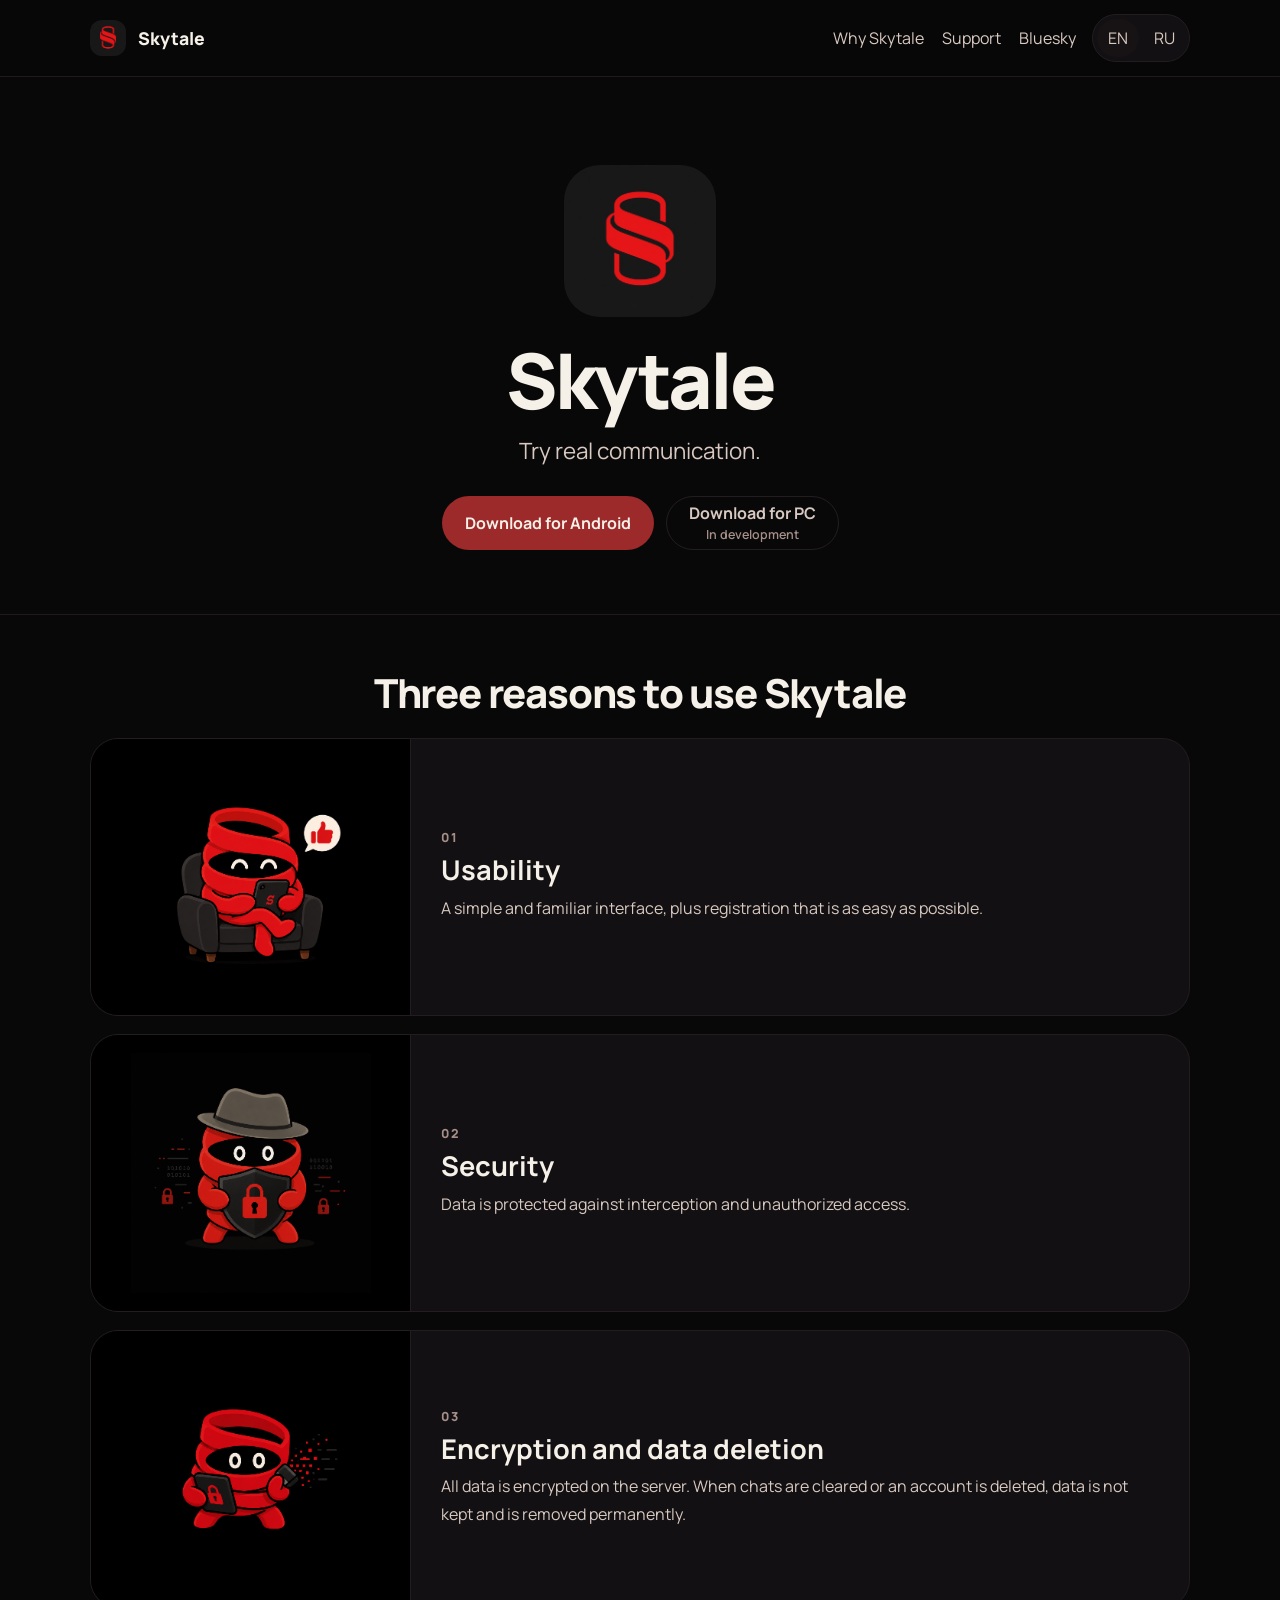
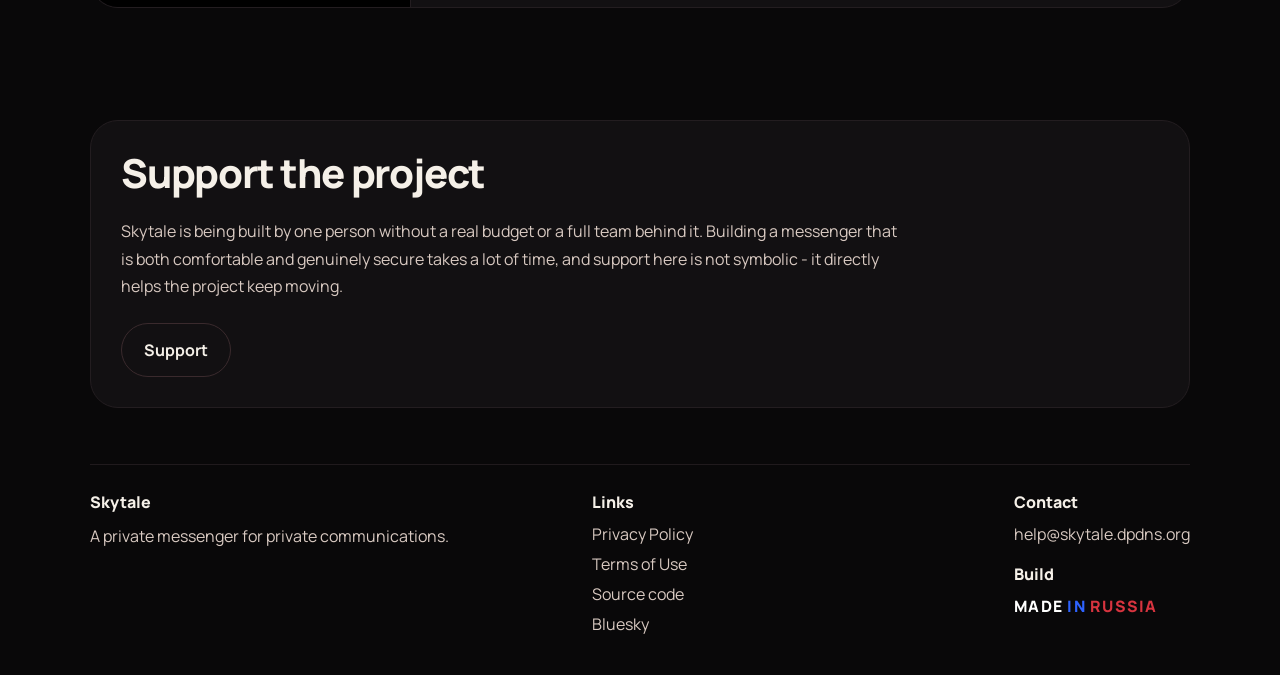
==== index.html @ 00c61930 "Update download URL for Android APK" ====
<!DOCTYPE html>
<html lang="en">
<head>
  <meta charset="UTF-8">
  <meta name="viewport" content="width=device-width, initial-scale=1.0">
  <title>Skytale Messenger</title>
  <meta name="description" content="Skytale Messenger is a privacy-focused messenger with a familiar interface, simple registration, protected data, encrypted message storage, and permanent data deletion after chat cleanup or account removal.">
  <meta name="keywords" content="skytale messenger, skytale мессенджер, скитала мессенджер, skytale, скитала, private messenger, secure messenger">
  <meta name="robots" content="index,follow">
  <meta name="theme-color" content="#090809">
  <meta name="format-detection" content="telephone=no">
  <link rel="canonical" href="https://skytale.dpdns.org/">
  <link rel="alternate" hreflang="x-default" href="https://skytale.dpdns.org/">
  <link rel="alternate" hreflang="en" href="https://skytale.dpdns.org/en/">
  <link rel="alternate" hreflang="ru" href="https://skytale.dpdns.org/ru/">
  <meta property="og:type" content="website">
  <meta property="og:title" content="Skytale Messenger">
  <meta property="og:description" content="Try real communication with a privacy-focused messenger.">
  <meta property="og:url" content="https://skytale.dpdns.org/">
  <meta property="og:site_name" content="Skytale">
  <meta property="og:image" content="https://skytale.dpdns.org/src/logo.png">
  <meta name="twitter:card" content="summary_large_image">
  <meta name="twitter:title" content="Skytale Messenger">
  <meta name="twitter:description" content="Try real communication with a privacy-focused messenger.">
  <meta name="twitter:image" content="https://skytale.dpdns.org/src/logo.png">
  <link rel="manifest" href="./manifest.webmanifest">
  <link rel="icon" type="image/x-icon" href="./favicon.ico">
  <link rel="icon" type="image/png" sizes="512x512" href="./favicon.png">
  <link rel="apple-touch-icon" sizes="512x512" href="./favicon.png">
  <link rel="preconnect" href="https://fonts.googleapis.com">
  <link rel="preconnect" href="https://fonts.gstatic.com" crossorigin>
  <link href="https://fonts.googleapis.com/css2?family=Manrope:wght@400;500;600;700;800&display=swap" rel="stylesheet">
  <link rel="stylesheet" href="./styles.css">
  <script type="application/ld+json">
    {
      "@context": "https://schema.org",
      "@type": "SoftwareApplication",
      "name": "Skytale",
      "alternateName": ["Skytale Messenger", "Skytale мессенджер", "Скитала мессенджер"],
      "applicationCategory": "CommunicationApplication",
      "operatingSystem": "Android",
      "url": "https://skytale.dpdns.org/",
      "downloadUrl": "https://github.com/agichev/skytale-mobile-app/releases/download/Release/skytale-release.apk",
      "image": "https://skytale.dpdns.org/src/logo.png",
      "description": "Skytale Messenger is a privacy-focused messenger with a familiar interface, simple registration, protected data, and encrypted message storage.",
      "inLanguage": "en",
      "keywords": "skytale messenger, skytale мессенджер, скитала мессенджер, skytale, скитала"
    }
  </script>
  <script type="application/ld+json">
    {
      "@context": "https://schema.org",
      "@type": "Organization",
      "name": "Skytale",
      "url": "https://skytale.dpdns.org/",
      "logo": "https://skytale.dpdns.org/src/logo.png",
      "sameAs": [
        "https://github.com/agichev/skytale-mobile-app",
        "https://bsky.app/profile/skytale.dpdns.org"
      ],
      "contactPoint": {
        "@type": "ContactPoint",
        "email": "help@skytale.dpdns.org",
        "contactType": "customer support"
      }
    }
  </script>
  <script type="application/ld+json">
    {
      "@context": "https://schema.org",
      "@type": "WebSite",
      "name": "Skytale Messenger",
      "url": "https://skytale.dpdns.org/",
      "inLanguage": "en"
    }
  </script>
  <script>
    (function () {
      var path = window.location.pathname;
      var isRoot = path === "/" || path.endsWith("/index.html") || path === "/site/" || path.endsWith("/site/index.html");
      if (!isRoot) return;
      var language = (navigator.language || "").toLowerCase();
      if (language.startsWith("ru")) {
        window.location.replace("/ru/");
      }
    })();
  </script>
</head>
<body>
  <header class="site-header">
    <div class="container header-row">
      <a class="brand" href="./" aria-label="Skytale home">
        <img class="brand__logo" src="./src/logo.png" alt="Skytale logo">
        <span class="brand__name">Skytale</span>
      </a>
      <nav class="header-nav" aria-label="Main navigation">
        <div class="header-nav__links">
          <a href="#reasons">Why Skytale</a>
          <a href="#support">Support</a>
          <a href="https://bsky.app/profile/skytale.dpdns.org" target="_blank" rel="noreferrer">Bluesky</a>
        </div>
        <div class="lang-links" aria-label="Language switcher">
          <a class="lang-links__item lang-links__item--active" href="./" aria-current="page">EN</a>
          <a class="lang-links__item" href="./ru/">RU</a>
        </div>
      </nav>
    </div>
  </header>

  <main>
    <section class="hero">
      <div class="container hero__inner">
        <img class="hero__logo" src="./src/logo.png" alt="Skytale logo">
        <h1 class="hero__title">Skytale</h1>
        <p class="hero__subtitle">Try real communication.</p>
        <div class="hero__actions">
          <a class="button button--primary" href="https://github.com/agichev/skytale-mobile-app/releases/download/Release/skytale-release.apk" target="_blank" rel="noreferrer">Download for Android</a>
          <span class="button button--disabled" aria-disabled="true">
            <span>Download for PC</span>
            <small>In development</small>
          </span>
        </div>
      </div>
    </section>

    <section class="section" id="reasons">
      <div class="container">
        <div class="section-heading">
          <h2>Three reasons to use Skytale</h2>
        </div>

        <div class="reason-list">
          <article class="reason-card">
            <div class="reason-card__media">
              <img src="./src/1.png" alt="Skytale usability illustration">
            </div>
            <div class="reason-card__content">
              <span class="reason-card__number">01</span>
              <h3>Usability</h3>
              <p>A simple and familiar interface, plus registration that is as easy as possible.</p>
            </div>
          </article>

          <article class="reason-card">
            <div class="reason-card__media">
              <img src="./src/2.png" alt="Skytale security illustration">
            </div>
            <div class="reason-card__content">
              <span class="reason-card__number">02</span>
              <h3>Security</h3>
              <p>Data is protected against interception and unauthorized access.</p>
            </div>
          </article>

          <article class="reason-card">
            <div class="reason-card__media">
              <img src="./src/3.png" alt="Skytale encryption and data deletion illustration">
            </div>
            <div class="reason-card__content">
              <span class="reason-card__number">03</span>
              <h3>Encryption and data deletion</h3>
              <p>All data is encrypted on the server. When chats are cleared or an account is deleted, data is not kept and is removed permanently.</p>
            </div>
          </article>
        </div>
      </div>
    </section>

    <section class="section" id="support">
      <div class="container">
        <article class="support-card">
          <div class="section-heading section-heading--left">
            <h2>Support the project</h2>
          </div>
          <p>Skytale is being built by one person without a real budget or a full team behind it. Building a messenger that is both comfortable and genuinely secure takes a lot of time, and support here is not symbolic - it directly helps the project keep moving.</p>
          <a class="button button--secondary" href="https://dalink.to/agichev" target="_blank" rel="noreferrer">Support</a>
        </article>
      </div>
    </section>
  </main>

  <footer class="site-footer" id="footer">
    <div class="container footer-grid">
      <div>
        <p class="footer-title">Skytale</p>
        <p class="footer-text">A private messenger for private communications.</p>
      </div>

      <div>
        <p class="footer-title">Links</p>
        <div class="footer-links">
          <button class="footer-link" type="button" data-legal-open="privacy">Privacy Policy</button>
          <button class="footer-link" type="button" data-legal-open="terms">Terms of Use</button>
          <a class="footer-link" href="https://github.com/agichev/skytale-mobile-app" target="_blank" rel="noreferrer">Source code</a>
          <a class="footer-link" href="https://bsky.app/profile/skytale.dpdns.org" target="_blank" rel="noreferrer">Bluesky</a>
        </div>
      </div>

      <div>
        <p class="footer-title">Contact</p>
        <a class="footer-link footer-link--inline" href="mailto:help@skytale.dpdns.org">help@skytale.dpdns.org</a>
        <p class="footer-title footer-title--spaced">Build</p>
        <button class="made-in made-in--button" type="button" data-play-sound="./src/sound.mp3" aria-label="Play sound for Made in Russia">
          <span class="made-in__white">Made</span>
          <span class="made-in__blue">in</span>
          <span class="made-in__red">Russia</span>
        </button>
      </div>
    </div>
  </footer>

  <dialog class="legal-dialog" id="legal-dialog">
    <div class="legal-dialog__panel">
      <div class="legal-dialog__header">
        <h2 id="legal-title">Privacy Policy</h2>
        <button class="legal-dialog__close" id="legal-close" type="button" aria-label="Close">&times;</button>
      </div>
      <div class="legal-dialog__body" id="legal-body"></div>
    </div>
  </dialog>

  <template id="legal-privacy-title">Privacy Policy</template>
  <template id="legal-privacy-text">Version dated May 13, 2026

1. General

This Privacy Policy explains how Skytale processes personal data. The service is operated by an individual acting under the name Agichev.

2. Data we may process

Depending on how you use the service, Skytale may process account details, profile data, session and device information, message and media data, delivery and read status, service logs, crash data, and local app data required for the app to function.

3. Why we process data

We process data to register accounts, authenticate users, deliver messages and media, run chats and contacts, protect accounts and infrastructure, improve the product, provide support, and comply with legal obligations.

4. Legal basis

Processing may rely on your consent, on performance of the service agreement with you, on legal obligations, and on legitimate interests related to security, stability, and abuse prevention where applicable.

5. Security

Skytale uses protected transport, encrypted local storage, and encrypted message storage on the server side. Reasonable technical and organizational measures are used to reduce the risk of unauthorized access, alteration, disclosure, or loss. No Internet-connected system can be guaranteed to be perfectly secure.

6. Third parties

We do not sell personal data. Data may be processed by hosting, infrastructure, network, and media providers to the extent necessary to operate the service. Some image attachments may currently be handled through an external media provider for upload, storage, or delivery.

7. Storage and localization

Data is stored only for as long as needed for the purposes of processing, unless a longer period is required by law, contract, dispute resolution, or security needs.

8. Your rights

You may request information about processing, ask for correction or deletion where legally appropriate, withdraw consent where consent is the basis for processing, and stop using the service or request account deletion subject to legal and technical retention limits.

9. Updates

This policy may change as the service evolves or legal requirements change. The current version is made available through the service.</template>
  <template id="legal-terms-title">Terms of Use</template>
  <template id="legal-terms-text">Version dated May 13, 2026

1. General

These Terms of Use govern access to and use of Skytale. By using the service, you agree to these terms.

2. Nature of the service

Skytale is an actively developing messaging product. Features may change, be limited, or be removed as the product evolves.

3. Account responsibility

You are responsible for keeping your credentials and device secure, for providing non-misleading account data, and for activity performed through your account unless proven otherwise.

4. Prohibited conduct

You may not use the service for unlawful activity, spam, fraud, malware, unauthorized access, credential attacks, infrastructure abuse, or interference with the service or other users.

5. User content

You retain rights to your content, but grant the operator the limited rights required to transmit, store, process, display, secure, and deliver that content as part of the service.

6. Availability and security

The service is provided on an "as is" and "as available" basis. Reasonable measures are taken to protect the service, but uninterrupted operation and absolute security cannot be guaranteed.

7. Privacy

Use of the service is also subject to the Privacy Policy.

8. Third-party providers

Some media handling functions may involve third-party technical providers where required for upload, storage, transformation, or delivery.

9. Suspension and termination

The operator may suspend or terminate access where required by law, necessary for security, or justified by a violation of these terms.

10. Governing law

These terms are governed by the laws applicable to the operator and the service. For users in the Russian Federation, mandatory rules of Russian law may apply.</template>

  <script src="./script.js"></script>
</body>
</html>
---- styles.css ----
:root {
  color-scheme: dark;
  --bg: #090809;
  --surface: #121012;
  --surface-alt: #171315;
  --surface-border: #231d20;
  --text: #f5f0e8;
  --text-soft: #d8c9c1;
  --text-muted: #a58f88;
  --primary: #9c2a2a;
  --primary-hover: #b23535;
  --line: #201a1d;
  --container: 1100px;
  --radius-lg: 28px;
  --radius-md: 20px;
  --radius-sm: 14px;
}

*,
*::before,
*::after {
  box-sizing: border-box;
}

html {
  scroll-behavior: smooth;
}

body {
  margin: 0;
  background: var(--bg);
  color: var(--text);
  font-family: "Manrope", sans-serif;
}

a,
button {
  font: inherit;
}

img {
  display: block;
  max-width: 100%;
}

.container {
  width: min(calc(100% - 32px), var(--container));
  margin: 0 auto;
}

.site-header {
  border-bottom: 1px solid var(--line);
  background: rgba(9, 8, 9, 0.96);
}

.header-row {
  display: flex;
  align-items: center;
  justify-content: space-between;
  gap: 24px;
  min-height: 76px;
}

.brand {
  display: inline-flex;
  align-items: center;
  gap: 12px;
  color: var(--text);
  text-decoration: none;
}

.brand__logo {
  width: 36px;
  height: 36px;
  border-radius: 12px;
  object-fit: cover;
}

.brand__name {
  font-size: 1.1rem;
  font-weight: 800;
}

.header-nav {
  display: flex;
  align-items: center;
  gap: 16px;
}

.header-nav__links {
  display: flex;
  align-items: center;
  gap: 18px;
  flex-wrap: wrap;
}

.header-nav a {
  color: var(--text-soft);
  text-decoration: none;
}

.header-nav a:hover,
.footer-link:hover {
  color: var(--text);
}

.lang-links {
  display: inline-flex;
  align-items: center;
  gap: 4px;
  padding: 4px;
  border: 1px solid var(--surface-border);
  border-radius: 999px;
  background: var(--surface);
  flex-shrink: 0;
}

.lang-links__item {
  min-width: 42px;
  padding: 8px 10px;
  text-align: center;
  border-radius: 999px;
}

.lang-links__item--active {
  background: var(--surface-alt);
  color: var(--text);
}

.hero {
  padding: 88px 0 64px;
  border-bottom: 1px solid var(--line);
}

.hero__inner {
  display: flex;
  flex-direction: column;
  align-items: center;
  text-align: center;
}

.hero__logo {
  width: min(152px, 32vw);
  height: min(152px, 32vw);
  margin-bottom: 26px;
  border-radius: 36px;
  object-fit: cover;
}

.hero__title {
  margin: 0;
  font-size: clamp(3.2rem, 9vw, 4.8rem);
  line-height: 0.96;
  font-weight: 800;
  letter-spacing: -0.04em;
}

.hero__subtitle {
  margin: 18px 0 0;
  color: var(--text-soft);
  font-size: clamp(1.15rem, 2vw, 1.4rem);
}

.hero__actions {
  display: flex;
  flex-wrap: wrap;
  justify-content: center;
  gap: 12px;
  margin-top: 30px;
}

.button {
  display: inline-flex;
  align-items: center;
  justify-content: center;
  min-height: 54px;
  padding: 0 22px;
  border-radius: 999px;
  border: 1px solid transparent;
  font-weight: 700;
  text-decoration: none;
  transition: background-color 140ms ease, border-color 140ms ease, color 140ms ease;
}

.button--primary {
  background: var(--primary);
  color: var(--text);
}

.button--primary:hover {
  background: var(--primary-hover);
}

.button--secondary {
  background: transparent;
  border-color: #3a2a2d;
  color: var(--text);
}

.button--secondary:hover {
  border-color: #5c3a3f;
  background: #151113;
}

.button--disabled {
  flex-direction: column;
  gap: 2px;
  background: transparent;
  border-color: var(--surface-border);
  color: var(--text-soft);
}

.button--disabled small {
  color: var(--text-muted);
  font-size: 0.78rem;
  font-weight: 600;
}

.section {
  padding: 56px 0;
}

.section-heading {
  margin-bottom: 24px;
  text-align: center;
}

.section-heading--left {
  text-align: left;
}

.section-heading h2 {
  margin: 0;
  font-size: clamp(1.8rem, 4vw, 2.5rem);
  line-height: 1.08;
  font-weight: 800;
  letter-spacing: -0.03em;
}

.reason-list {
  display: grid;
  gap: 18px;
}

.reason-card,
.support-card {
  border: 1px solid var(--surface-border);
  border-radius: var(--radius-lg);
  background: var(--surface);
}

.reason-card {
  display: grid;
  grid-template-columns: 320px minmax(0, 1fr);
  overflow: hidden;
}

.reason-card__media {
  display: flex;
  align-items: center;
  justify-content: center;
  padding: 18px;
  background: #000;
  border-right: 1px solid var(--surface-border);
}

.reason-card__media img {
  width: 100%;
  max-width: 240px;
  aspect-ratio: 1 / 1;
  object-fit: contain;
}

.reason-card__content {
  display: flex;
  flex-direction: column;
  justify-content: center;
  gap: 10px;
  padding: 30px 30px 32px;
}

.reason-card__number {
  color: var(--text-muted);
  font-size: 0.78rem;
  font-weight: 800;
  letter-spacing: 0.16em;
}

.reason-card__content h3 {
  margin: 0;
  font-size: 1.7rem;
  line-height: 1.05;
}

.reason-card__content p,
.support-card p,
.footer-text,
.legal-dialog__body {
  margin: 0;
  color: var(--text-soft);
  line-height: 1.72;
}

.support-card {
  padding: 30px;
}

.support-card p {
  max-width: 780px;
}

.support-card .button {
  margin-top: 22px;
}

.site-footer {
  padding: 0 0 40px;
}

.footer-grid {
  display: grid;
  grid-template-columns: 1.2fr 1fr auto;
  gap: 24px;
  padding-top: 26px;
  border-top: 1px solid var(--line);
}

.footer-title {
  margin: 0 0 10px;
  font-size: 1rem;
  font-weight: 800;
}

.footer-links {
  display: flex;
  flex-direction: column;
  align-items: flex-start;
  gap: 8px;
}

.footer-link {
  padding: 0;
  border: 0;
  background: transparent;
  color: var(--text-soft);
  text-decoration: none;
  cursor: pointer;
}

.footer-link--inline {
  display: inline-block;
}

.footer-title--spaced {
  margin-top: 18px;
}

.made-in {
  margin: 0;
  font-size: 0.98rem;
  font-weight: 800;
  letter-spacing: 0.08em;
  text-transform: uppercase;
}

.made-in--button {
  padding: 0;
  border: 0;
  background: transparent;
  cursor: pointer;
}

.made-in--button:focus-visible {
  outline: 1px solid #3c3034;
  outline-offset: 6px;
  border-radius: 10px;
}

.made-in__white {
  color: #ffffff;
}

.made-in__blue {
  color: #2e63ff;
}

.made-in__red {
  color: #d7343f;
}

.legal-dialog {
  width: min(900px, calc(100vw - 24px));
  max-height: calc(100vh - 24px);
  padding: 0;
  border: 1px solid var(--surface-border);
  border-radius: 24px;
  background: transparent;
  color: var(--text);
}

.legal-dialog::backdrop {
  background: rgba(0, 0, 0, 0.78);
}

.legal-dialog__panel {
  background: var(--surface);
}

.legal-dialog__header {
  display: flex;
  align-items: center;
  justify-content: space-between;
  gap: 16px;
  padding: 22px 24px;
  border-bottom: 1px solid var(--surface-border);
}

.legal-dialog__header h2 {
  margin: 0;
  font-size: 1.6rem;
  font-weight: 800;
}

.legal-dialog__close {
  width: 40px;
  height: 40px;
  padding: 0;
  border: 1px solid var(--surface-border);
  border-radius: 999px;
  background: transparent;
  color: var(--text);
  cursor: pointer;
  font-size: 1.6rem;
  line-height: 1;
}

.legal-dialog__body {
  max-height: calc(100vh - 180px);
  padding: 0 24px 24px;
  overflow: auto;
  white-space: pre-wrap;
}

@media (max-width: 900px) {
  .reason-card {
    grid-template-columns: 1fr;
  }

  .reason-card__media {
    border-right: 0;
    border-bottom: 1px solid var(--surface-border);
  }

  .footer-grid {
    grid-template-columns: 1fr;
  }
}

@media (max-width: 700px) {
  .container {
    width: min(calc(100% - 20px), var(--container));
  }

  .header-row {
    min-height: auto;
    align-items: stretch;
    flex-direction: column;
    gap: 12px;
    padding: 14px 0 12px;
  }

  .header-nav {
    width: 100%;
    align-items: flex-start;
    justify-content: space-between;
    gap: 10px;
  }

  .header-nav__links {
    min-width: 0;
    gap: 12px;
    row-gap: 8px;
  }

  .header-nav__links a {
    font-size: 0.95rem;
  }

  .lang-links {
    margin-left: auto;
  }
}

@media (max-width: 560px) {
  .container {
    width: min(calc(100% - 18px), var(--container));
  }

  .site-header {
    position: sticky;
    top: 0;
    z-index: 20;
  }

  .header-row {
    gap: 10px;
    padding: 12px 0 10px;
  }

  .brand {
    gap: 10px;
  }

  .brand__logo {
    width: 32px;
    height: 32px;
    border-radius: 10px;
  }

  .brand__name {
    font-size: 1rem;
  }

  .header-nav {
    display: grid;
    grid-template-columns: minmax(0, 1fr) auto;
    align-items: start;
    column-gap: 10px;
  }

  .header-nav__links {
    display: flex;
    flex-wrap: wrap;
    gap: 8px 12px;
  }

  .header-nav__links a {
    font-size: 0.9rem;
    line-height: 1.2;
  }

  .lang-links {
    padding: 3px;
  }

  .lang-links__item {
    min-width: 38px;
    padding: 7px 8px;
    font-size: 0.88rem;
  }
}

@media (max-width: 700px) {
  .hero {
    padding: 48px 0 36px;
  }

  .hero__logo {
    width: min(132px, 34vw);
    height: min(132px, 34vw);
    margin-bottom: 20px;
    border-radius: 30px;
  }

  .hero__subtitle {
    max-width: 18rem;
    line-height: 1.5;
  }

  .hero__actions {
    width: 100%;
    margin-top: 22px;
  }

  .button,
  .button--disabled {
    width: 100%;
    min-height: 52px;
  }

  .reason-card__content,
  .support-card,
  .legal-dialog__header,
  .legal-dialog__body {
    padding-left: 18px;
    padding-right: 18px;
  }

  .reason-card__content {
    padding-top: 22px;
    padding-bottom: 24px;
  }

  .reason-card__content h3 {
    font-size: 1.45rem;
  }

  .reason-card__content p,
  .support-card p,
  .footer-text,
  .legal-dialog__body {
    line-height: 1.62;
  }

  .site-footer {
    padding-bottom: 28px;
  }

  .footer-grid {
    gap: 18px;
    padding-top: 22px;
  }
}
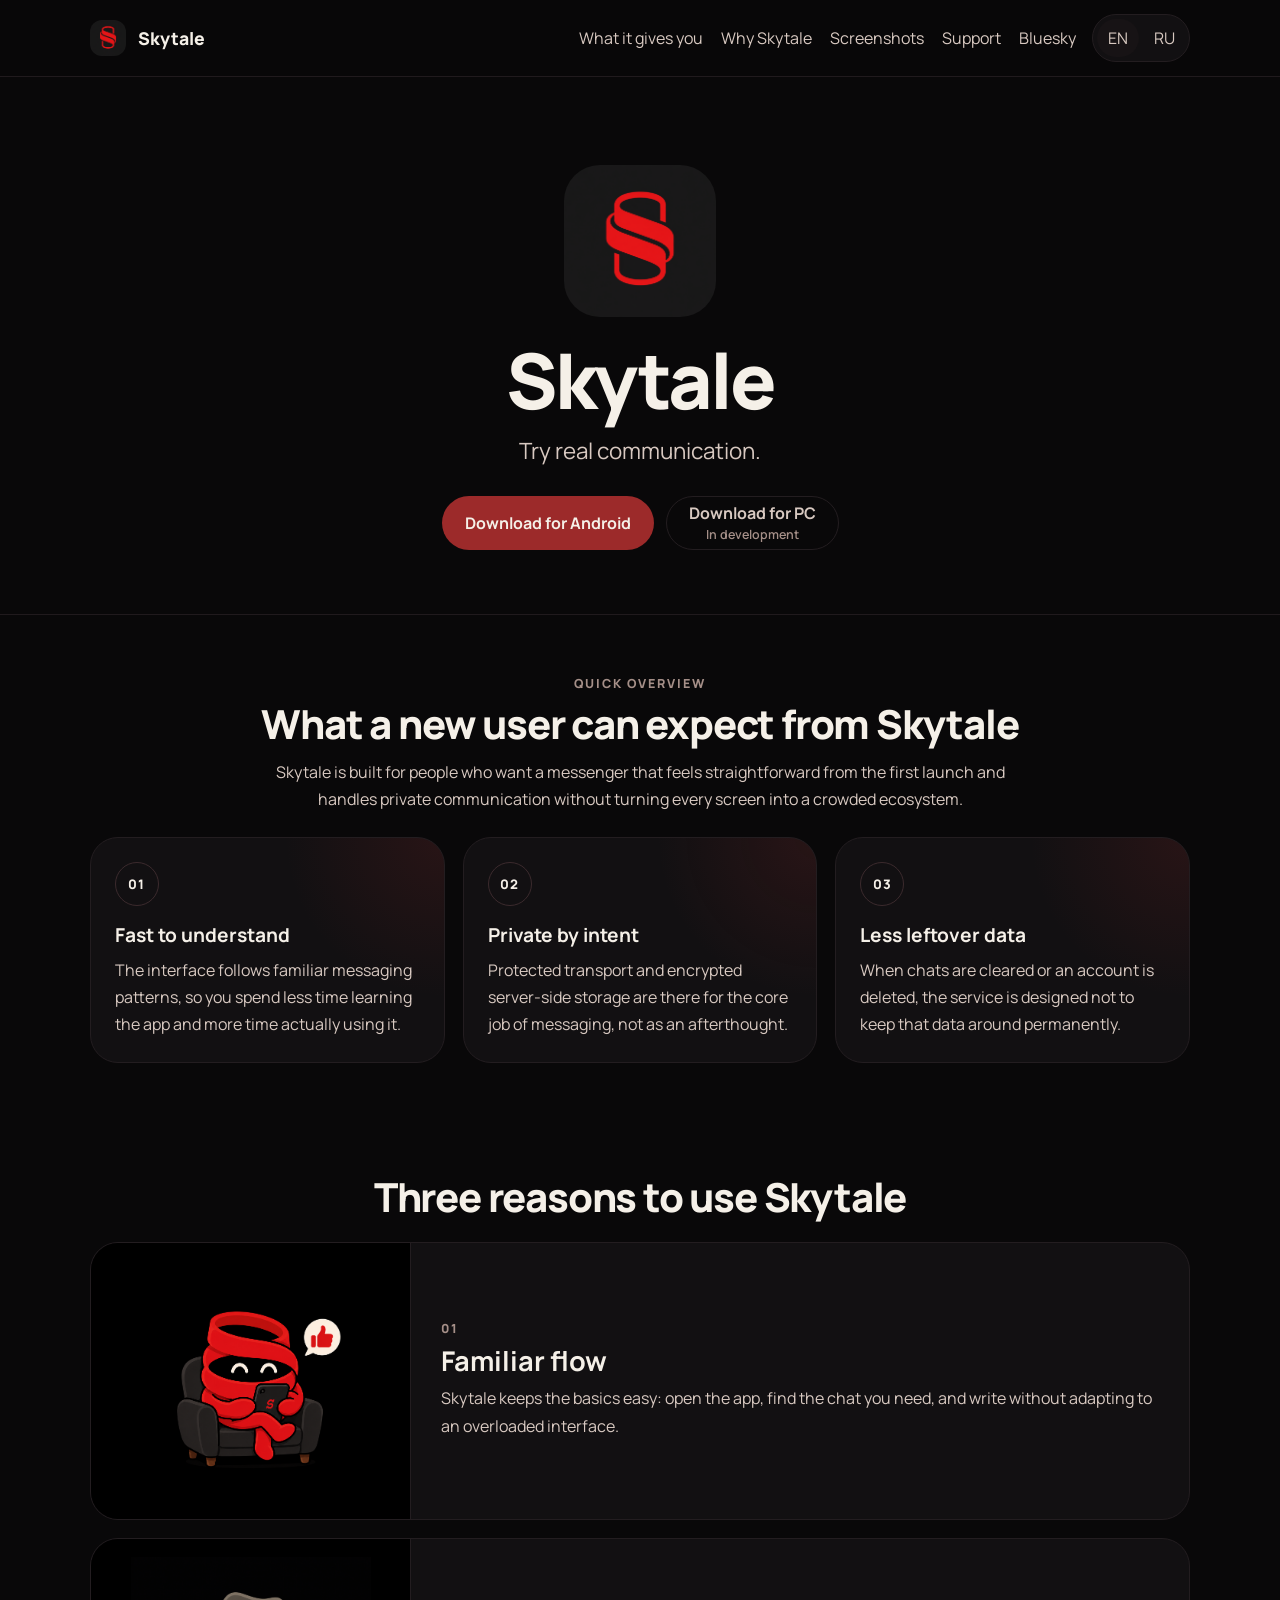
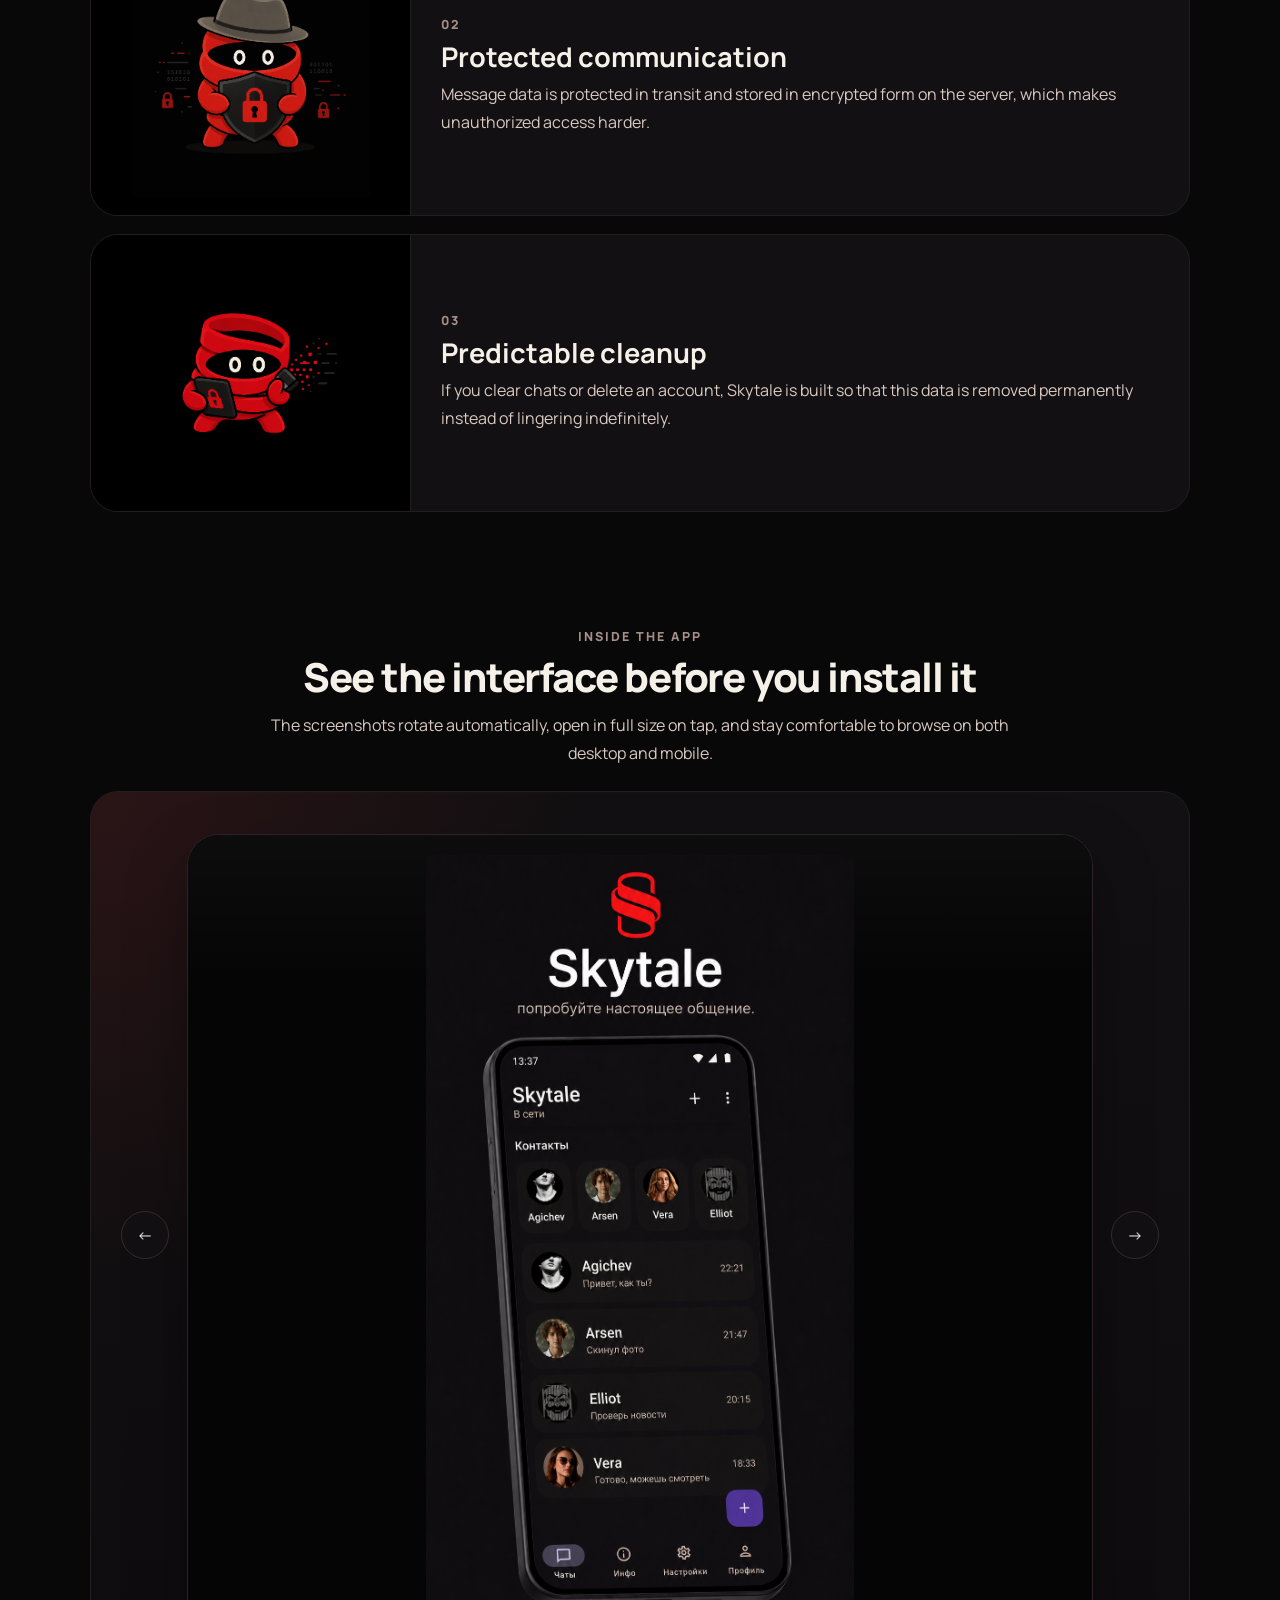
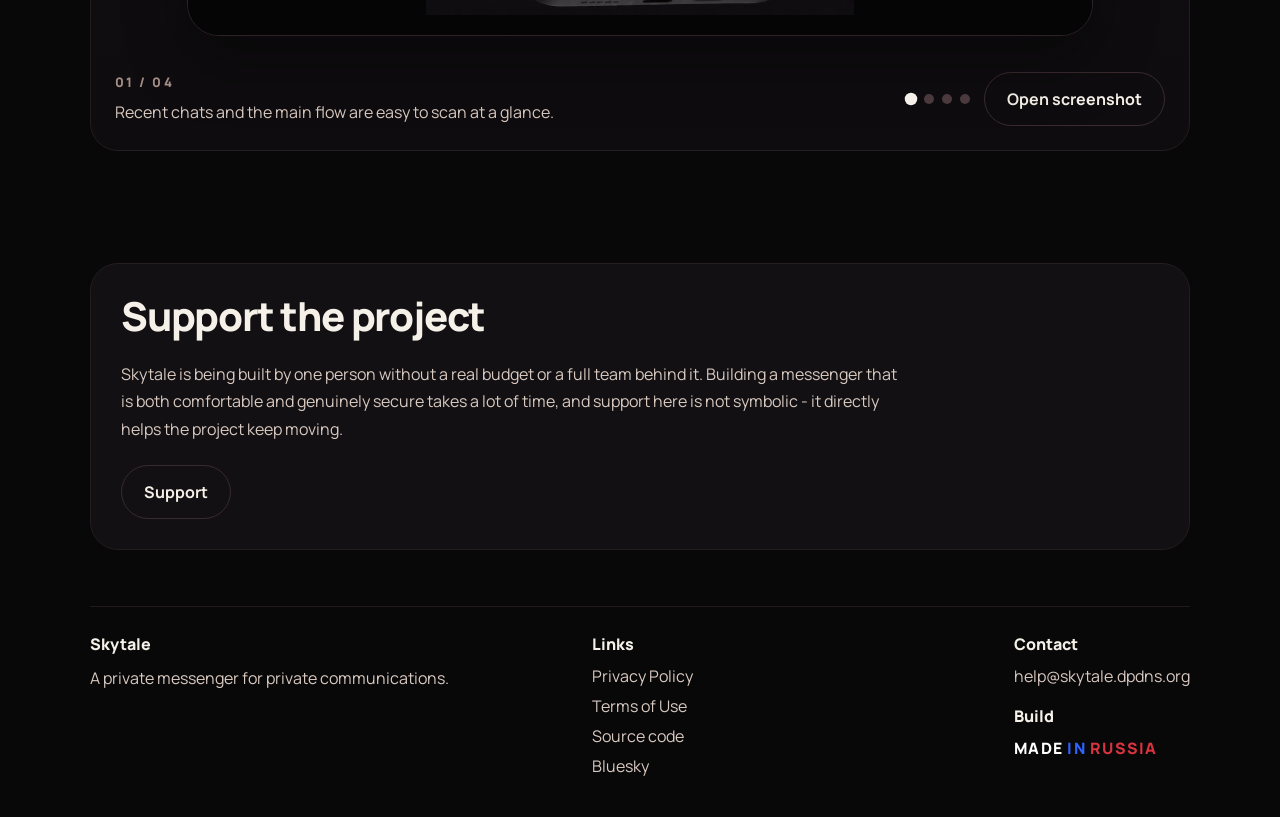
==== commit 40e8098d: "Use absolute asset paths; add screenshots & content Switch site asset links to root-based paths (man" ====
--- a/index.html
+++ b/index.html
@@ -9,29 +9,29 @@
   <meta name="robots" content="index,follow">
   <meta name="theme-color" content="#090809">
   <meta name="format-detection" content="telephone=no">
-  <link rel="canonical" href="https://skytale.dpdns.org/">
+  <link rel="canonical" href="https://skytale.dpdns.org/en/">
   <link rel="alternate" hreflang="x-default" href="https://skytale.dpdns.org/">
   <link rel="alternate" hreflang="en" href="https://skytale.dpdns.org/en/">
   <link rel="alternate" hreflang="ru" href="https://skytale.dpdns.org/ru/">
   <meta property="og:type" content="website">
   <meta property="og:title" content="Skytale Messenger">
   <meta property="og:description" content="Try real communication with a privacy-focused messenger.">
-  <meta property="og:url" content="https://skytale.dpdns.org/">
+  <meta property="og:url" content="https://skytale.dpdns.org/en/">
   <meta property="og:site_name" content="Skytale">
   <meta property="og:image" content="https://skytale.dpdns.org/src/logo.png">
   <meta name="twitter:card" content="summary_large_image">
   <meta name="twitter:title" content="Skytale Messenger">
   <meta name="twitter:description" content="Try real communication with a privacy-focused messenger.">
   <meta name="twitter:image" content="https://skytale.dpdns.org/src/logo.png">
-  <link rel="manifest" href="./manifest.webmanifest">
-  <link rel="icon" type="image/x-icon" href="./favicon.ico">
-  <link rel="icon" type="image/png" sizes="512x512" href="./favicon.png">
-  <link rel="apple-touch-icon" sizes="512x512" href="./favicon.png">
+  <link rel="manifest" href="/manifest.webmanifest">
+  <link rel="icon" type="image/x-icon" href="/favicon.ico">
+  <link rel="icon" type="image/png" sizes="512x512" href="/favicon.png">
+  <link rel="apple-touch-icon" sizes="512x512" href="/favicon.png">
   <link rel="preconnect" href="https://fonts.googleapis.com">
   <link rel="preconnect" href="https://fonts.gstatic.com" crossorigin>
   <link href="https://fonts.googleapis.com/css2?family=Manrope:wght@400;500;600;700;800&display=swap" rel="stylesheet">
-  <link rel="stylesheet" href="./styles.css">
-  <script type="application/ld+json">
+  <link rel="stylesheet" href="/styles.css">
+  <script type="application/ld+json" data-software-schema>
     {
       "@context": "https://schema.org",
       "@type": "SoftwareApplication",
@@ -39,8 +39,8 @@
       "alternateName": ["Skytale Messenger", "Skytale мессенджер", "Скитала мессенджер"],
       "applicationCategory": "CommunicationApplication",
       "operatingSystem": "Android",
-      "url": "https://skytale.dpdns.org/",
-      "downloadUrl": "https://github.com/agichev/skytale-mobile-app/releases/download/Release/skytale-release.apk",
+      "url": "https://skytale.dpdns.org/en/",
+      "downloadUrl": "https://github.com/agichev/skytale-mobile-app/releases/latest",
       "image": "https://skytale.dpdns.org/src/logo.png",
       "description": "Skytale Messenger is a privacy-focused messenger with a familiar interface, simple registration, protected data, and encrypted message storage.",
       "inLanguage": "en",
@@ -70,38 +70,29 @@
       "@context": "https://schema.org",
       "@type": "WebSite",
       "name": "Skytale Messenger",
-      "url": "https://skytale.dpdns.org/",
+      "url": "https://skytale.dpdns.org/en/",
       "inLanguage": "en"
     }
-  </script>
-  <script>
-    (function () {
-      var path = window.location.pathname;
-      var isRoot = path === "/" || path.endsWith("/index.html") || path === "/site/" || path.endsWith("/site/index.html");
-      if (!isRoot) return;
-      var language = (navigator.language || "").toLowerCase();
-      if (language.startsWith("ru")) {
-        window.location.replace("/ru/");
-      }
-    })();
   </script>
 </head>
 <body>
   <header class="site-header">
     <div class="container header-row">
-      <a class="brand" href="./" aria-label="Skytale home">
-        <img class="brand__logo" src="./src/logo.png" alt="Skytale logo">
+      <a class="brand" href="/en/" aria-label="Skytale home">
+        <img class="brand__logo" src="/src/logo.png" alt="Skytale logo">
         <span class="brand__name">Skytale</span>
       </a>
       <nav class="header-nav" aria-label="Main navigation">
         <div class="header-nav__links">
+          <a href="#overview">What it gives you</a>
           <a href="#reasons">Why Skytale</a>
+          <a href="#screenshots">Screenshots</a>
           <a href="#support">Support</a>
           <a href="https://bsky.app/profile/skytale.dpdns.org" target="_blank" rel="noreferrer">Bluesky</a>
         </div>
         <div class="lang-links" aria-label="Language switcher">
-          <a class="lang-links__item lang-links__item--active" href="./" aria-current="page">EN</a>
-          <a class="lang-links__item" href="./ru/">RU</a>
+          <a class="lang-links__item lang-links__item--active" href="/en/" aria-current="page">EN</a>
+          <a class="lang-links__item" href="/ru/">RU</a>
         </div>
       </nav>
     </div>
@@ -110,11 +101,11 @@
   <main>
     <section class="hero">
       <div class="container hero__inner">
-        <img class="hero__logo" src="./src/logo.png" alt="Skytale logo">
+        <img class="hero__logo" src="/src/logo.png" alt="Skytale logo">
         <h1 class="hero__title">Skytale</h1>
         <p class="hero__subtitle">Try real communication.</p>
         <div class="hero__actions">
-          <a class="button button--primary" href="https://github.com/agichev/skytale-mobile-app/releases/download/Release/skytale-release.apk" target="_blank" rel="noreferrer">Download for Android</a>
+          <a class="button button--primary" data-android-download href="https://github.com/agichev/skytale-mobile-app/releases/latest" target="_blank" rel="noreferrer">Download for Android</a>
           <span class="button button--disabled" aria-disabled="true">
             <span>Download for PC</span>
             <small>In development</small>
@@ -123,6 +114,36 @@
       </div>
     </section>
 
+    <section class="section" id="overview">
+      <div class="container">
+        <div class="section-heading">
+          <span class="section-eyebrow">Quick overview</span>
+          <h2>What a new user can expect from Skytale</h2>
+          <p class="section-lead">Skytale is built for people who want a messenger that feels straightforward from the first launch and handles private communication without turning every screen into a crowded ecosystem.</p>
+        </div>
+
+        <div class="feature-grid">
+          <article class="feature-card">
+            <span class="feature-card__number">01</span>
+            <h3>Fast to understand</h3>
+            <p>The interface follows familiar messaging patterns, so you spend less time learning the app and more time actually using it.</p>
+          </article>
+
+          <article class="feature-card">
+            <span class="feature-card__number">02</span>
+            <h3>Private by intent</h3>
+            <p>Protected transport and encrypted server-side storage are there for the core job of messaging, not as an afterthought.</p>
+          </article>
+
+          <article class="feature-card">
+            <span class="feature-card__number">03</span>
+            <h3>Less leftover data</h3>
+            <p>When chats are cleared or an account is deleted, the service is designed not to keep that data around permanently.</p>
+          </article>
+        </div>
+      </div>
+    </section>
+
     <section class="section" id="reasons">
       <div class="container">
         <div class="section-heading">
@@ -132,36 +153,72 @@
         <div class="reason-list">
           <article class="reason-card">
             <div class="reason-card__media">
-              <img src="./src/1.png" alt="Skytale usability illustration">
+              <img src="/src/1.png" alt="Skytale usability illustration">
             </div>
             <div class="reason-card__content">
               <span class="reason-card__number">01</span>
-              <h3>Usability</h3>
-              <p>A simple and familiar interface, plus registration that is as easy as possible.</p>
+              <h3>Familiar flow</h3>
+              <p>Skytale keeps the basics easy: open the app, find the chat you need, and write without adapting to an overloaded interface.</p>
             </div>
           </article>
 
           <article class="reason-card">
             <div class="reason-card__media">
-              <img src="./src/2.png" alt="Skytale security illustration">
+              <img src="/src/2.png" alt="Skytale security illustration">
             </div>
             <div class="reason-card__content">
               <span class="reason-card__number">02</span>
-              <h3>Security</h3>
-              <p>Data is protected against interception and unauthorized access.</p>
+              <h3>Protected communication</h3>
+              <p>Message data is protected in transit and stored in encrypted form on the server, which makes unauthorized access harder.</p>
             </div>
           </article>
 
           <article class="reason-card">
             <div class="reason-card__media">
-              <img src="./src/3.png" alt="Skytale encryption and data deletion illustration">
+              <img src="/src/3.png" alt="Skytale encryption and data deletion illustration">
             </div>
             <div class="reason-card__content">
               <span class="reason-card__number">03</span>
-              <h3>Encryption and data deletion</h3>
-              <p>All data is encrypted on the server. When chats are cleared or an account is deleted, data is not kept and is removed permanently.</p>
-            </div>
-          </article>
+              <h3>Predictable cleanup</h3>
+              <p>If you clear chats or delete an account, Skytale is built so that this data is removed permanently instead of lingering indefinitely.</p>
+            </div>
+          </article>
+        </div>
+      </div>
+    </section>
+
+    <section class="section" id="screenshots">
+      <div class="container">
+        <div class="section-heading">
+          <span class="section-eyebrow">Inside the app</span>
+          <h2>See the interface before you install it</h2>
+          <p class="section-lead">The screenshots rotate automatically, open in full size on tap, and stay comfortable to browse on both desktop and mobile.</p>
+        </div>
+
+        <div
+          class="screenshot-showcase"
+          data-screenshot-carousel
+          data-autoplay-ms="4800"
+          data-dot-label="Go to screenshot"
+        >
+          <div class="screenshot-frame">
+            <button class="screenshot-nav screenshot-nav--prev" type="button" data-screenshot-prev aria-label="Previous screenshot">&#8592;</button>
+            <div class="screenshot-viewport">
+              <div class="screenshot-track" data-screenshot-track></div>
+            </div>
+            <button class="screenshot-nav screenshot-nav--next" type="button" data-screenshot-next aria-label="Next screenshot">&#8594;</button>
+          </div>
+
+          <div class="screenshot-meta">
+            <div>
+              <div class="screenshot-counter" data-screenshot-counter></div>
+              <p class="screenshot-caption" data-screenshot-caption></p>
+            </div>
+            <div class="screenshot-controls">
+              <div class="screenshot-dots" data-screenshot-dots></div>
+              <button class="button button--secondary" type="button" data-screenshot-open>Open screenshot</button>
+            </div>
+          </div>
         </div>
       </div>
     </section>
@@ -200,7 +257,7 @@
         <p class="footer-title">Contact</p>
         <a class="footer-link footer-link--inline" href="mailto:help@skytale.dpdns.org">help@skytale.dpdns.org</a>
         <p class="footer-title footer-title--spaced">Build</p>
-        <button class="made-in made-in--button" type="button" data-play-sound="./src/sound.mp3" aria-label="Play sound for Made in Russia">
+        <button class="made-in made-in--button" type="button" data-play-sound="/src/sound.mp3" aria-label="Play sound for Made in Russia">
           <span class="made-in__white">Made</span>
           <span class="made-in__blue">in</span>
           <span class="made-in__red">Russia</span>
@@ -219,6 +276,18 @@
     </div>
   </dialog>
 
+  <dialog class="gallery-dialog" id="gallery-dialog">
+    <div class="gallery-dialog__panel">
+      <div class="gallery-dialog__header">
+        <p id="gallery-caption"></p>
+        <button class="gallery-dialog__close" id="gallery-close" type="button" aria-label="Close screenshot">&times;</button>
+      </div>
+      <div class="gallery-dialog__body">
+        <img id="gallery-image" src="" alt="">
+      </div>
+    </div>
+  </dialog>
+
   <template id="legal-privacy-title">Privacy Policy</template>
   <template id="legal-privacy-text">Version dated May 13, 2026
 
@@ -300,6 +369,7 @@
 
 These terms are governed by the laws applicable to the operator and the service. For users in the Russian Federation, mandatory rules of Russian law may apply.</template>
 
-  <script src="./script.js"></script>
+  <script src="/site-config.js"></script>
+  <script src="/script.js"></script>
 </body>
 </html>
--- a/styles.css
+++ b/styles.css
@@ -225,6 +225,16 @@
   text-align: center;
 }
 
+.section-eyebrow {
+  display: inline-block;
+  margin-bottom: 10px;
+  color: var(--text-muted);
+  font-size: 0.78rem;
+  font-weight: 800;
+  letter-spacing: 0.16em;
+  text-transform: uppercase;
+}
+
 .section-heading--left {
   text-align: left;
 }
@@ -235,6 +245,56 @@
   line-height: 1.08;
   font-weight: 800;
   letter-spacing: -0.03em;
+}
+
+.section-lead {
+  max-width: 760px;
+  margin: 14px auto 0;
+  color: var(--text-soft);
+  line-height: 1.7;
+}
+
+.feature-grid {
+  display: grid;
+  grid-template-columns: repeat(3, minmax(0, 1fr));
+  gap: 18px;
+}
+
+.feature-card {
+  min-height: 100%;
+  padding: 24px;
+  border: 1px solid var(--surface-border);
+  border-radius: var(--radius-lg);
+  background:
+    radial-gradient(circle at top right, rgba(156, 42, 42, 0.16), transparent 38%),
+    var(--surface);
+}
+
+.feature-card__number {
+  display: inline-flex;
+  align-items: center;
+  justify-content: center;
+  min-width: 44px;
+  min-height: 44px;
+  margin-bottom: 18px;
+  border: 1px solid #3b2a2d;
+  border-radius: 999px;
+  color: var(--text);
+  font-size: 0.82rem;
+  font-weight: 800;
+  letter-spacing: 0.08em;
+}
+
+.feature-card h3 {
+  margin: 0 0 10px;
+  font-size: 1.2rem;
+  line-height: 1.2;
+}
+
+.feature-card p {
+  margin: 0;
+  color: var(--text-soft);
+  line-height: 1.68;
 }
 
 .reason-list {
@@ -313,6 +373,136 @@
   margin-top: 22px;
 }
 
+.screenshot-showcase {
+  padding: 24px;
+  border: 1px solid var(--surface-border);
+  border-radius: var(--radius-lg);
+  background:
+    radial-gradient(circle at top left, rgba(156, 42, 42, 0.18), transparent 34%),
+    linear-gradient(180deg, rgba(18, 16, 18, 0.98), rgba(14, 12, 14, 0.98));
+  overflow: hidden;
+}
+
+.screenshot-frame {
+  position: relative;
+  padding: 18px 72px;
+}
+
+.screenshot-viewport {
+  overflow: hidden;
+  border-radius: 32px;
+  border: 1px solid #2d2327;
+  background: #060506;
+  box-shadow: 0 26px 60px rgba(0, 0, 0, 0.34);
+}
+
+.screenshot-track {
+  display: flex;
+  transition: transform 480ms cubic-bezier(0.22, 1, 0.36, 1);
+  will-change: transform;
+}
+
+.screenshot-slide {
+  flex: 0 0 100%;
+  padding: 20px;
+  border: 0;
+  background:
+    linear-gradient(180deg, rgba(255, 255, 255, 0.03), transparent 18%),
+    #060506;
+  cursor: zoom-in;
+}
+
+.screenshot-slide img {
+  width: 100%;
+  max-height: 760px;
+  margin: 0 auto;
+  border-radius: 24px;
+  object-fit: contain;
+}
+
+.screenshot-nav {
+  position: absolute;
+  top: 50%;
+  z-index: 2;
+  width: 48px;
+  height: 48px;
+  padding: 0;
+  border: 1px solid #36292d;
+  border-radius: 999px;
+  background: rgba(18, 16, 18, 0.92);
+  color: var(--text);
+  cursor: pointer;
+  transform: translateY(-50%);
+  transition: background-color 140ms ease, border-color 140ms ease;
+}
+
+.screenshot-nav:hover,
+.screenshot-dot:hover,
+.legal-dialog__close:hover,
+.gallery-dialog__close:hover {
+  background: #1b1619;
+  border-color: #4c383d;
+}
+
+.screenshot-nav--prev {
+  left: 6px;
+}
+
+.screenshot-nav--next {
+  right: 6px;
+}
+
+.screenshot-meta {
+  display: grid;
+  grid-template-columns: minmax(0, 1fr) auto;
+  align-items: end;
+  gap: 18px;
+  margin-top: 18px;
+}
+
+.screenshot-counter {
+  color: var(--text-muted);
+  font-size: 0.82rem;
+  font-weight: 800;
+  letter-spacing: 0.16em;
+}
+
+.screenshot-caption {
+  margin: 8px 0 0;
+  color: var(--text-soft);
+  line-height: 1.68;
+}
+
+.screenshot-controls {
+  display: flex;
+  flex-wrap: wrap;
+  align-items: center;
+  justify-content: flex-end;
+  gap: 14px;
+}
+
+.screenshot-dots {
+  display: inline-flex;
+  align-items: center;
+  gap: 8px;
+}
+
+.screenshot-dot {
+  width: 10px;
+  height: 10px;
+  padding: 0;
+  border: 0;
+  border-radius: 999px;
+  background: #4d3c40;
+  cursor: pointer;
+  transition: transform 180ms ease, background-color 180ms ease;
+}
+
+.screenshot-dot.is-active {
+  transform: scale(1.25);
+  background: var(--text);
+}
+
 .site-footer {
   padding: 0 0 40px;
 }
@@ -441,7 +631,67 @@
   white-space: pre-wrap;
 }
 
+.gallery-dialog {
+  width: min(1100px, calc(100vw - 24px));
+  max-height: calc(100vh - 24px);
+  padding: 0;
+  border: 1px solid var(--surface-border);
+  border-radius: 28px;
+  background: transparent;
+  color: var(--text);
+}
+
+.gallery-dialog::backdrop {
+  background: rgba(0, 0, 0, 0.84);
+}
+
+.gallery-dialog__panel {
+  background: var(--surface);
+}
+
+.gallery-dialog__header {
+  display: flex;
+  align-items: center;
+  justify-content: space-between;
+  gap: 16px;
+  padding: 18px 20px 0;
+}
+
+.gallery-dialog__header p {
+  margin: 0;
+  color: var(--text-soft);
+  line-height: 1.6;
+}
+
+.gallery-dialog__close {
+  width: 40px;
+  height: 40px;
+  padding: 0;
+  border: 1px solid var(--surface-border);
+  border-radius: 999px;
+  background: transparent;
+  color: var(--text);
+  cursor: pointer;
+  font-size: 1.4rem;
+  line-height: 1;
+}
+
+.gallery-dialog__body {
+  padding: 18px 20px 20px;
+}
+
+.gallery-dialog__body img {
+  width: 100%;
+  max-height: calc(100vh - 170px);
+  border-radius: 22px;
+  object-fit: contain;
+}
+
 @media (max-width: 900px) {
+  .feature-grid {
+    grid-template-columns: 1fr;
+  }
+
   .reason-card {
     grid-template-columns: 1fr;
   }
@@ -595,6 +845,54 @@
     font-size: 1.45rem;
   }
 
+  .screenshot-showcase,
+  .feature-card {
+    padding-left: 18px;
+    padding-right: 18px;
+  }
+
+  .screenshot-frame {
+    padding: 14px 0 0;
+  }
+
+  .screenshot-nav {
+    top: auto;
+    bottom: 14px;
+    transform: none;
+  }
+
+  .screenshot-nav--prev {
+    left: 14px;
+  }
+
+  .screenshot-nav--next {
+    right: 14px;
+  }
+
+  .screenshot-slide {
+    padding: 14px 14px 74px;
+  }
+
+  .screenshot-slide img {
+    max-height: 520px;
+    border-radius: 18px;
+  }
+
+  .screenshot-meta {
+    grid-template-columns: 1fr;
+    align-items: start;
+  }
+
+  .screenshot-controls {
+    justify-content: space-between;
+  }
+
+  .screenshot-controls .button {
+    width: auto;
+    padding-left: 18px;
+    padding-right: 18px;
+  }
+
   .reason-card__content p,
   .support-card p,
   .footer-text,
@@ -610,4 +908,45 @@
     gap: 18px;
     padding-top: 22px;
   }
-}
+
+  .gallery-dialog__header,
+  .gallery-dialog__body {
+    padding-left: 16px;
+    padding-right: 16px;
+  }
+}
+
+@media (max-width: 560px) {
+  .section-lead {
+    margin-top: 12px;
+    line-height: 1.62;
+  }
+
+  .feature-card {
+    padding-top: 20px;
+    padding-bottom: 20px;
+  }
+
+  .screenshot-showcase {
+    padding: 14px;
+  }
+
+  .screenshot-viewport {
+    border-radius: 24px;
+  }
+
+  .screenshot-slide {
+    padding: 12px 12px 70px;
+  }
+
+  .screenshot-slide img {
+    max-height: 420px;
+    border-radius: 16px;
+  }
+
+  .screenshot-controls .button {
+    width: auto;
+    min-height: 48px;
+    padding: 0 18px;
+  }
+}
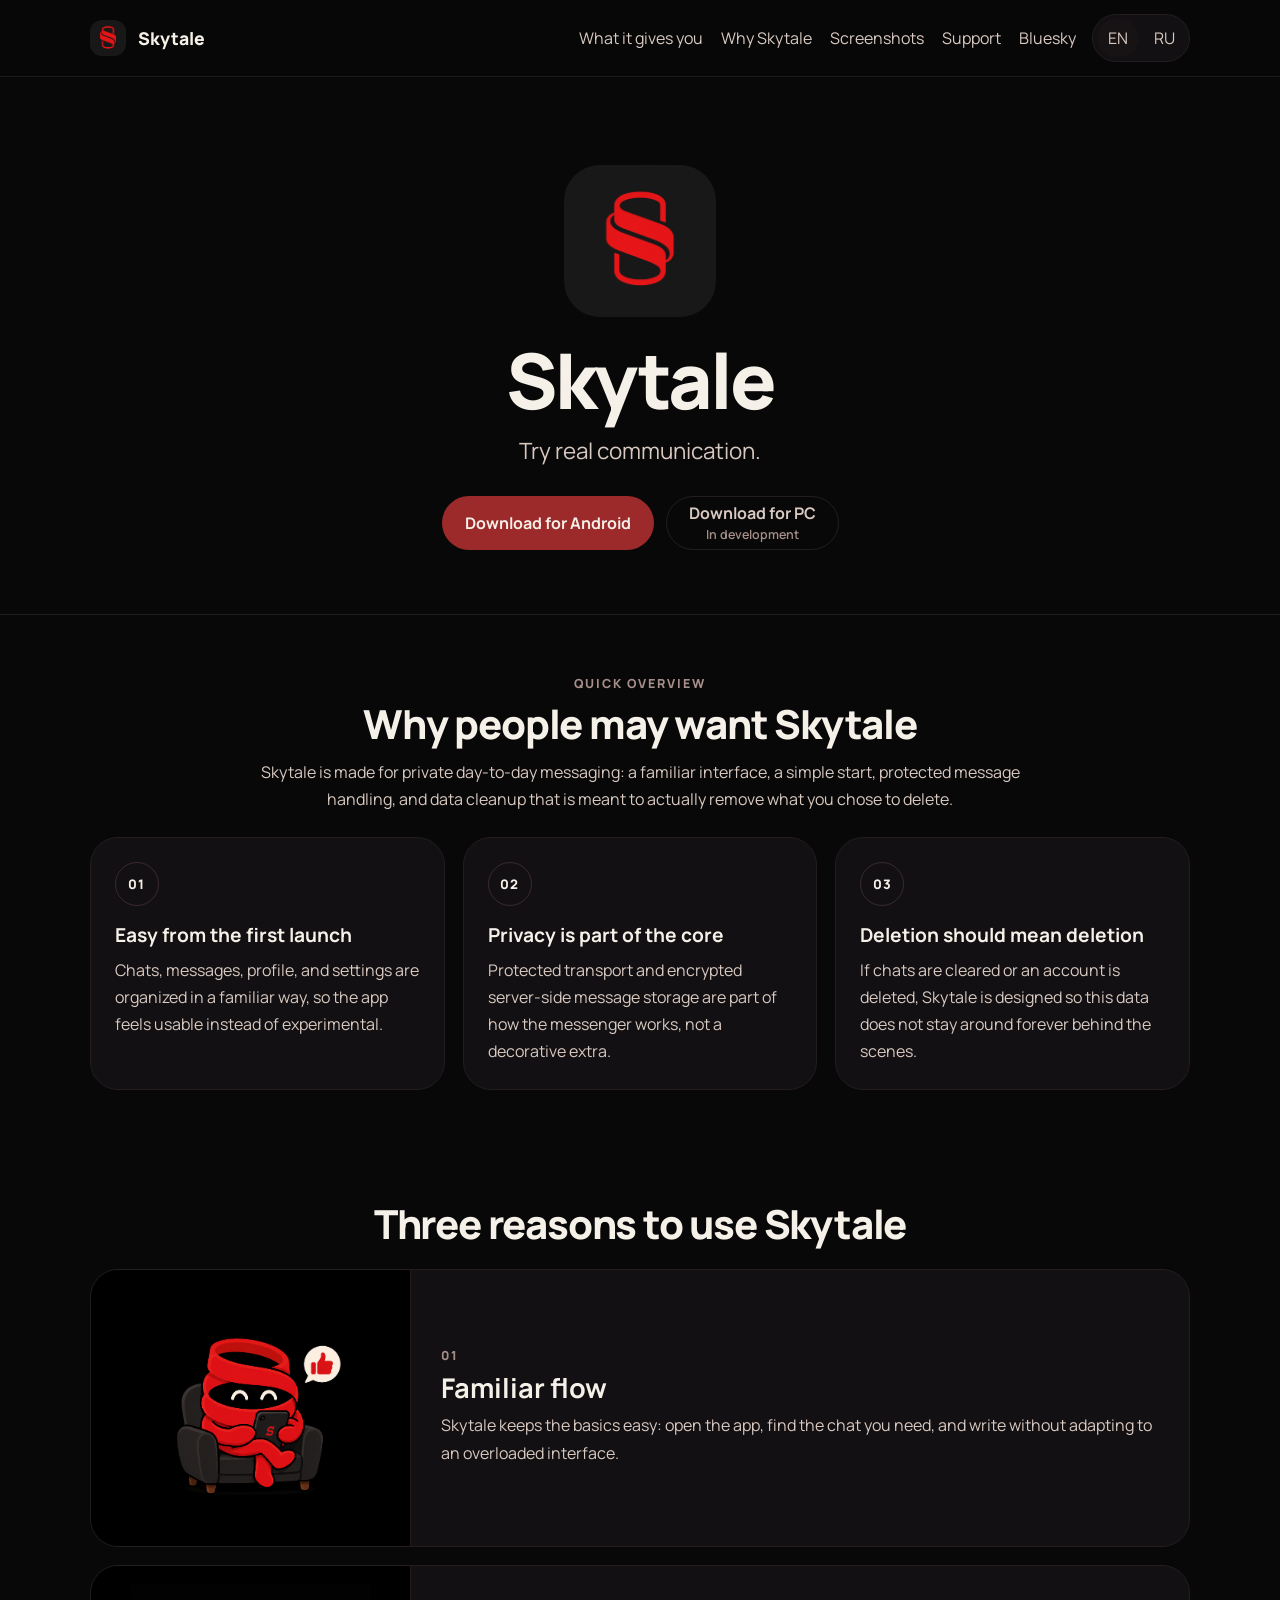
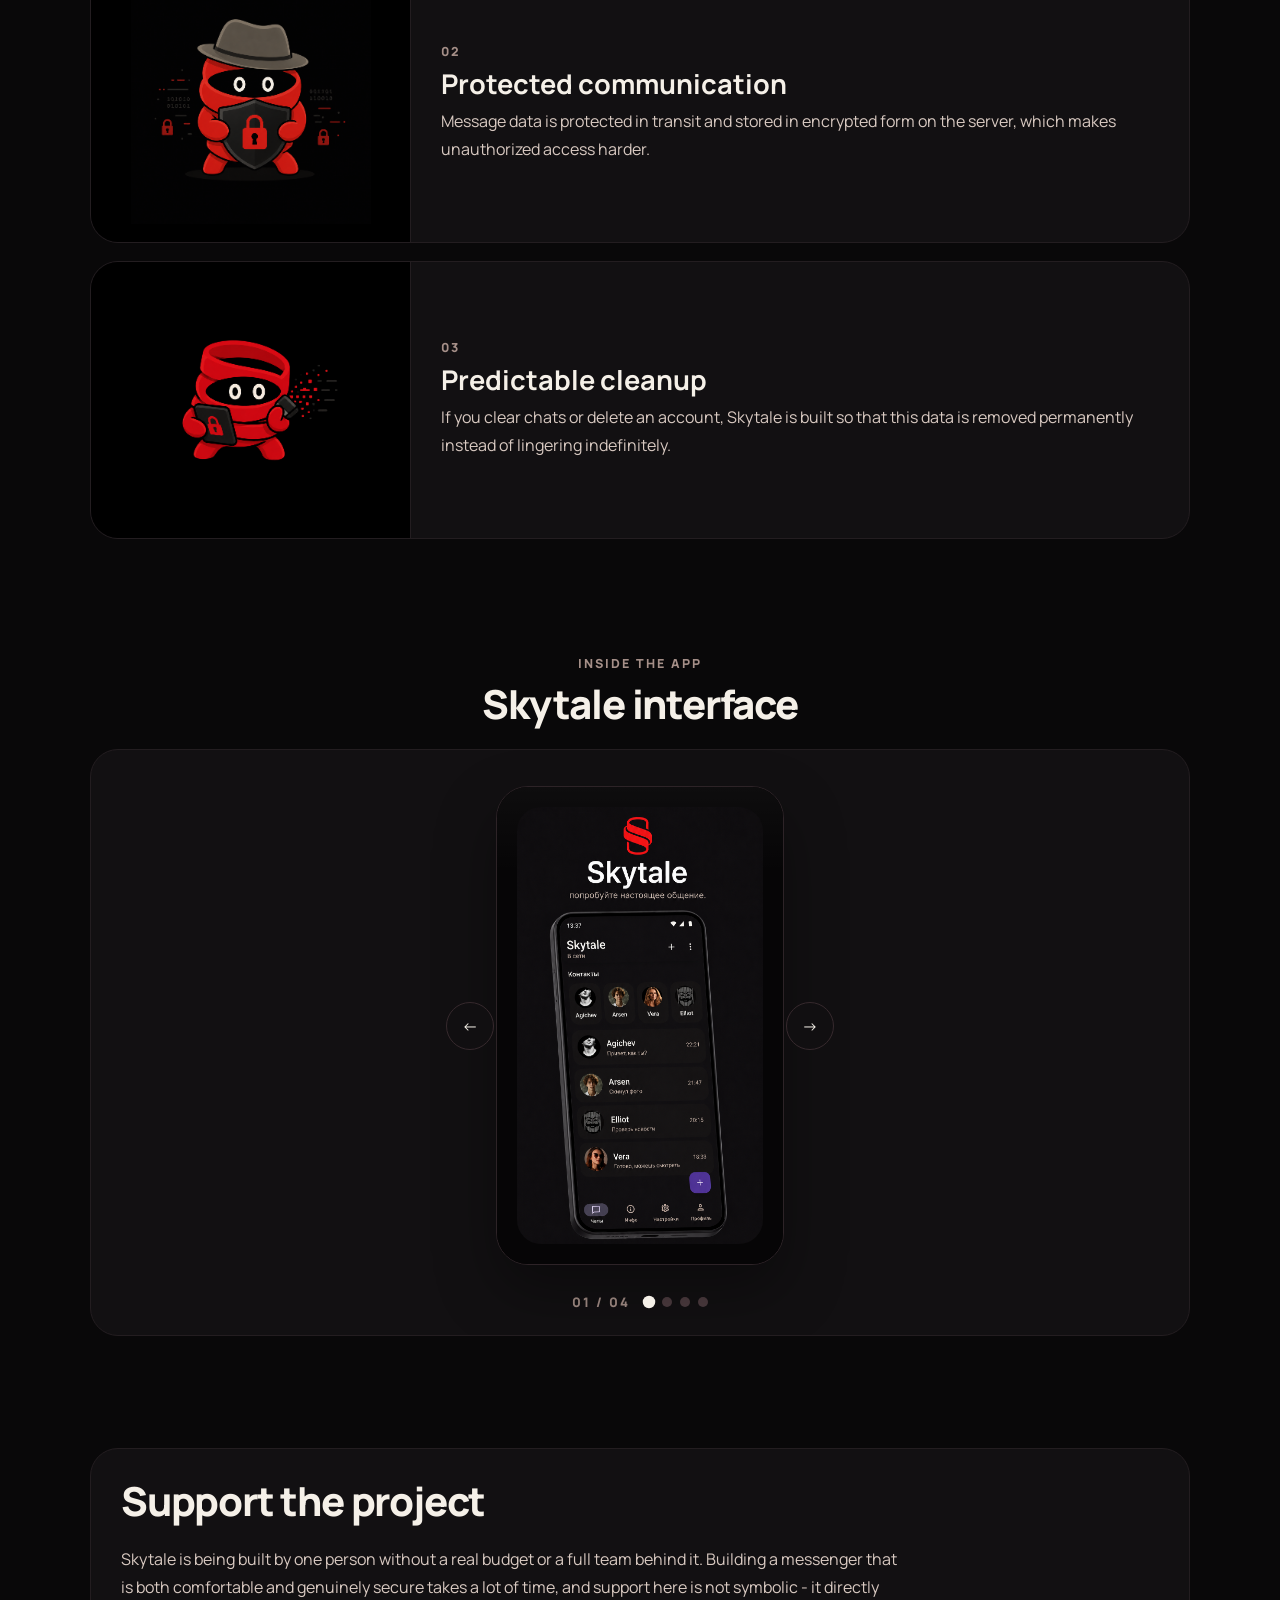
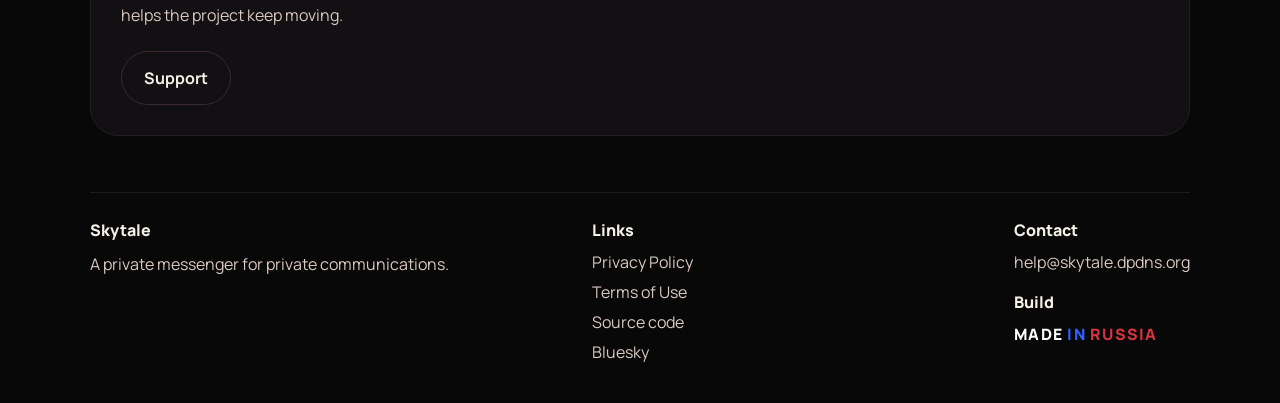
==== commit 028c0142: "Refine copy and screenshot carousel/UI Update copy across English, Russian and root index pages to c" ====
--- a/index.html
+++ b/index.html
@@ -118,27 +118,27 @@
       <div class="container">
         <div class="section-heading">
           <span class="section-eyebrow">Quick overview</span>
-          <h2>What a new user can expect from Skytale</h2>
-          <p class="section-lead">Skytale is built for people who want a messenger that feels straightforward from the first launch and handles private communication without turning every screen into a crowded ecosystem.</p>
+          <h2>Why people may want Skytale</h2>
+          <p class="section-lead">Skytale is made for private day-to-day messaging: a familiar interface, a simple start, protected message handling, and data cleanup that is meant to actually remove what you chose to delete.</p>
         </div>
 
         <div class="feature-grid">
           <article class="feature-card">
             <span class="feature-card__number">01</span>
-            <h3>Fast to understand</h3>
-            <p>The interface follows familiar messaging patterns, so you spend less time learning the app and more time actually using it.</p>
+            <h3>Easy from the first launch</h3>
+            <p>Chats, messages, profile, and settings are organized in a familiar way, so the app feels usable instead of experimental.</p>
           </article>
 
           <article class="feature-card">
             <span class="feature-card__number">02</span>
-            <h3>Private by intent</h3>
-            <p>Protected transport and encrypted server-side storage are there for the core job of messaging, not as an afterthought.</p>
+            <h3>Privacy is part of the core</h3>
+            <p>Protected transport and encrypted server-side message storage are part of how the messenger works, not a decorative extra.</p>
           </article>
 
           <article class="feature-card">
             <span class="feature-card__number">03</span>
-            <h3>Less leftover data</h3>
-            <p>When chats are cleared or an account is deleted, the service is designed not to keep that data around permanently.</p>
+            <h3>Deletion should mean deletion</h3>
+            <p>If chats are cleared or an account is deleted, Skytale is designed so this data does not stay around forever behind the scenes.</p>
           </article>
         </div>
       </div>
@@ -191,8 +191,7 @@
       <div class="container">
         <div class="section-heading">
           <span class="section-eyebrow">Inside the app</span>
-          <h2>See the interface before you install it</h2>
-          <p class="section-lead">The screenshots rotate automatically, open in full size on tap, and stay comfortable to browse on both desktop and mobile.</p>
+          <h2>Skytale interface</h2>
         </div>
 
         <div
@@ -210,13 +209,9 @@
           </div>
 
           <div class="screenshot-meta">
-            <div>
-              <div class="screenshot-counter" data-screenshot-counter></div>
-              <p class="screenshot-caption" data-screenshot-caption></p>
-            </div>
+            <div class="screenshot-counter" data-screenshot-counter></div>
             <div class="screenshot-controls">
               <div class="screenshot-dots" data-screenshot-dots></div>
-              <button class="button button--secondary" type="button" data-screenshot-open>Open screenshot</button>
             </div>
           </div>
         </div>
--- a/styles.css
+++ b/styles.css
@@ -265,9 +265,7 @@
   padding: 24px;
   border: 1px solid var(--surface-border);
   border-radius: var(--radius-lg);
-  background:
-    radial-gradient(circle at top right, rgba(156, 42, 42, 0.16), transparent 38%),
-    var(--surface);
+  background: var(--surface);
 }
 
 .feature-card__number {
@@ -377,15 +375,15 @@
   padding: 24px;
   border: 1px solid var(--surface-border);
   border-radius: var(--radius-lg);
-  background:
-    radial-gradient(circle at top left, rgba(156, 42, 42, 0.18), transparent 34%),
-    linear-gradient(180deg, rgba(18, 16, 18, 0.98), rgba(14, 12, 14, 0.98));
+  background: var(--surface);
   overflow: hidden;
 }
 
 .screenshot-frame {
   position: relative;
-  padding: 18px 72px;
+  max-width: 400px;
+  margin: 0 auto;
+  padding: 12px 56px;
 }
 
 .screenshot-viewport {
@@ -414,7 +412,7 @@
 
 .screenshot-slide img {
   width: 100%;
-  max-height: 760px;
+  max-height: 560px;
   margin: 0 auto;
   border-radius: 24px;
   object-fit: contain;
@@ -453,11 +451,11 @@
 }
 
 .screenshot-meta {
-  display: grid;
-  grid-template-columns: minmax(0, 1fr) auto;
-  align-items: end;
-  gap: 18px;
-  margin-top: 18px;
+  display: flex;
+  align-items: center;
+  justify-content: center;
+  gap: 14px;
+  margin-top: 16px;
 }
 
 .screenshot-counter {
@@ -477,7 +475,7 @@
   display: flex;
   flex-wrap: wrap;
   align-items: center;
-  justify-content: flex-end;
+  justify-content: center;
   gap: 14px;
 }
 
@@ -852,6 +850,7 @@
   }
 
   .screenshot-frame {
+    max-width: 360px;
     padding: 14px 0 0;
   }
 
@@ -874,23 +873,16 @@
   }
 
   .screenshot-slide img {
-    max-height: 520px;
+    max-height: 500px;
     border-radius: 18px;
   }
 
   .screenshot-meta {
-    grid-template-columns: 1fr;
-    align-items: start;
+    gap: 10px;
   }
 
   .screenshot-controls {
-    justify-content: space-between;
-  }
-
-  .screenshot-controls .button {
-    width: auto;
-    padding-left: 18px;
-    padding-right: 18px;
+    justify-content: center;
   }
 
   .reason-card__content p,
@@ -943,10 +935,4 @@
     max-height: 420px;
     border-radius: 16px;
   }
-
-  .screenshot-controls .button {
-    width: auto;
-    min-height: 48px;
-    padding: 0 18px;
-  }
-}
+}
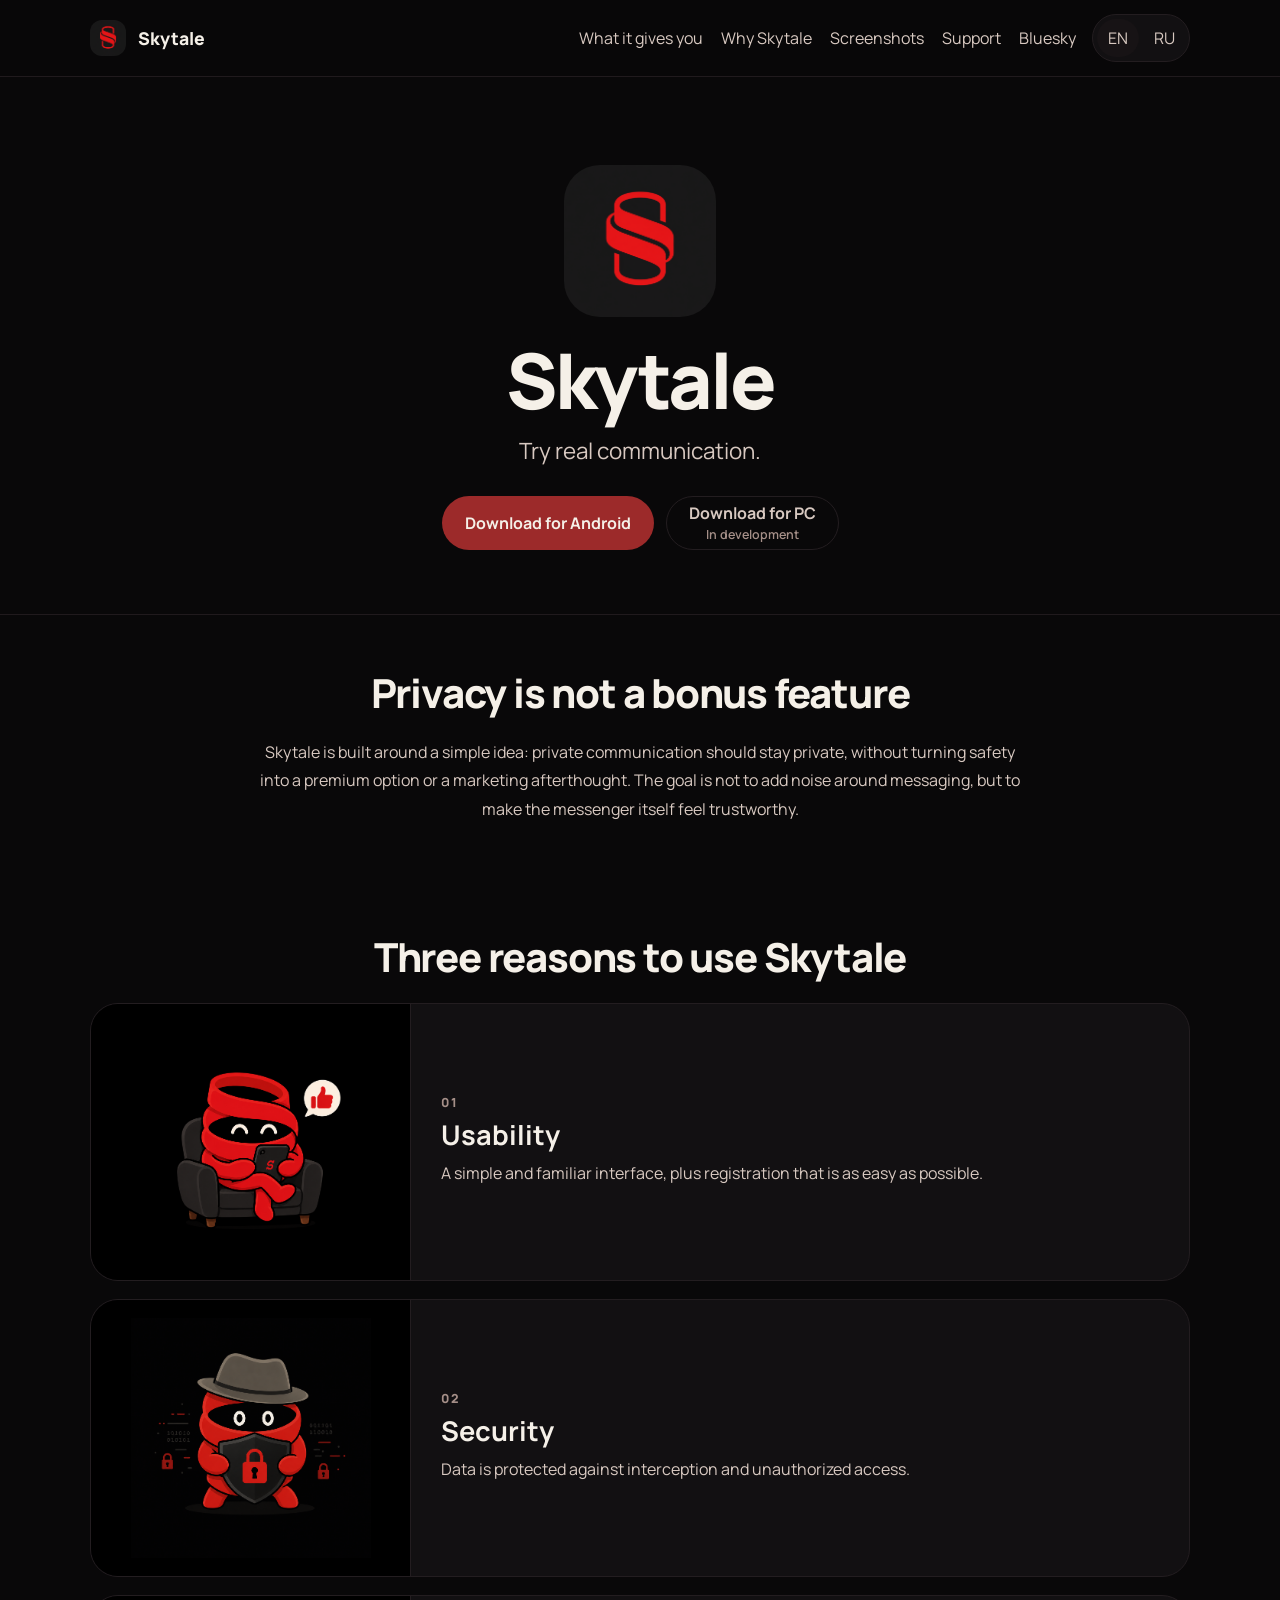
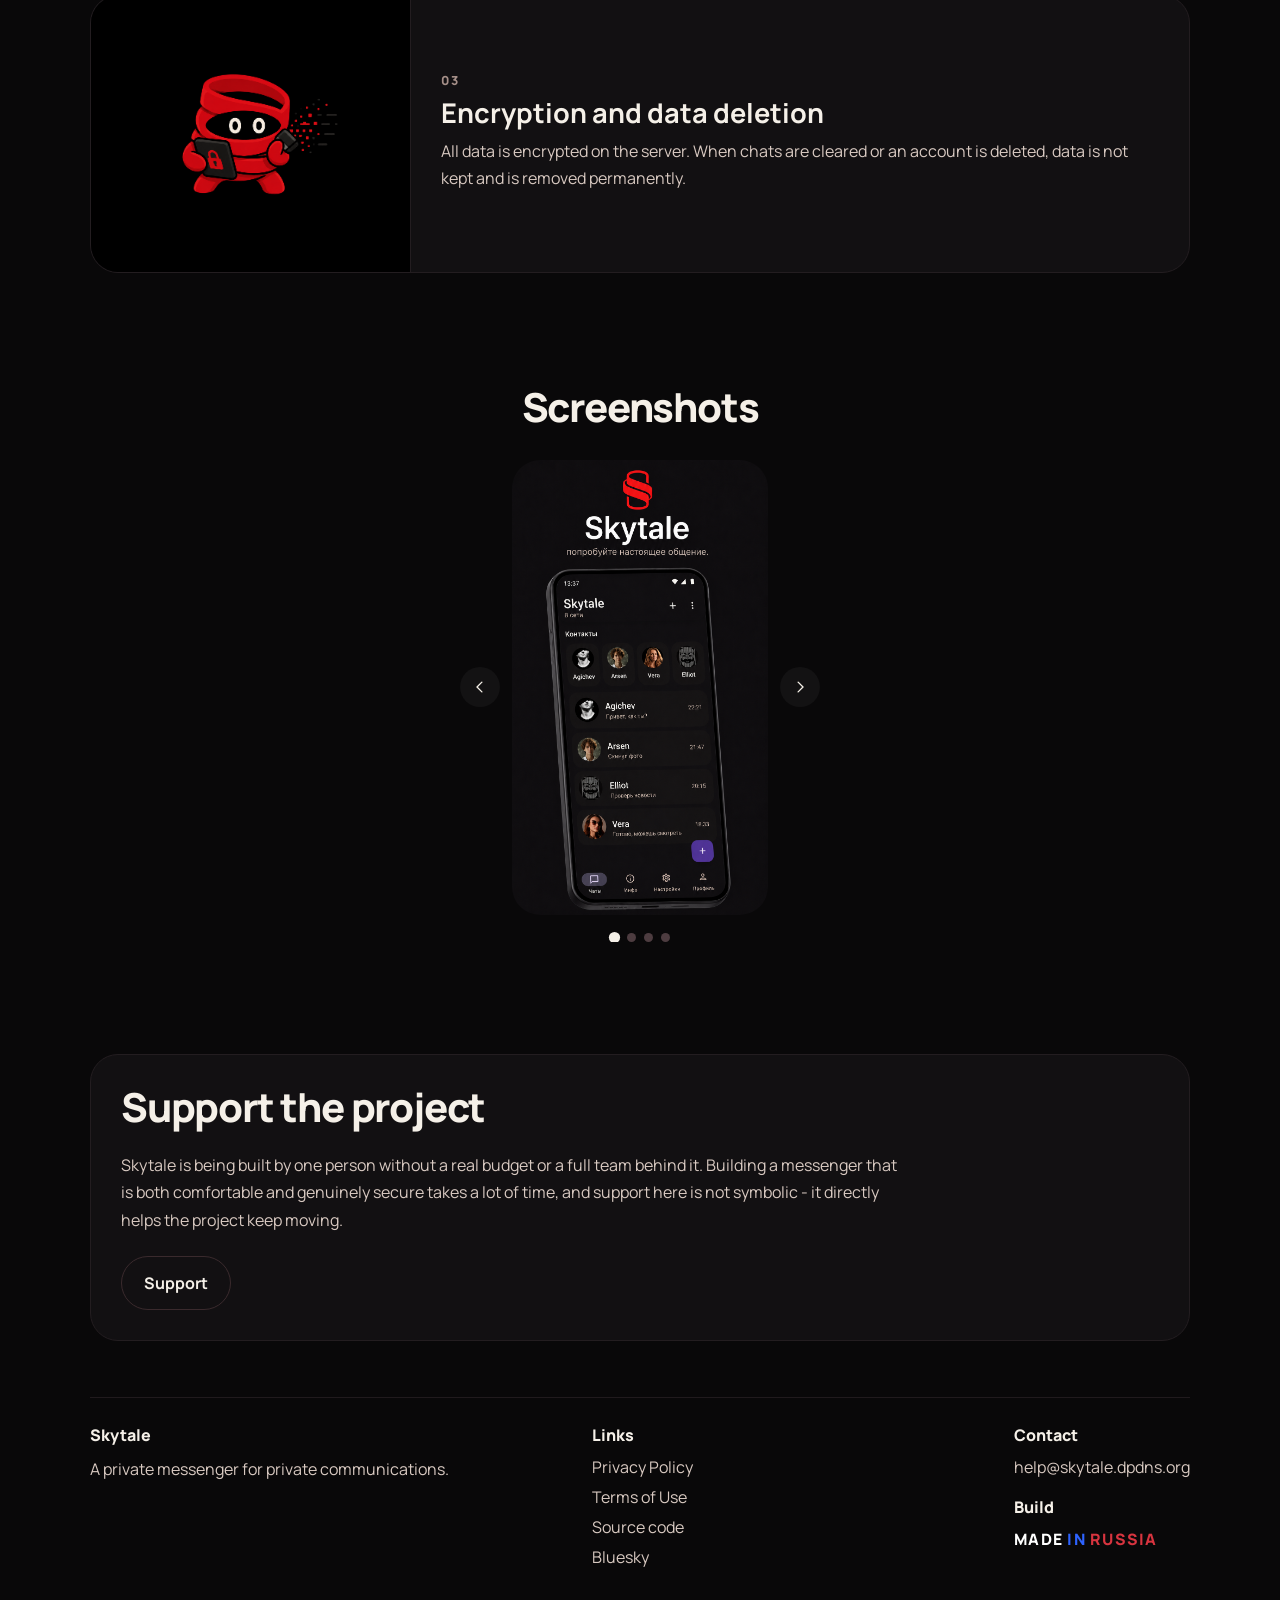
==== commit b70e75d1: "Simplify feature section and revamp gallery UI Replace the multi-card feature grid with a single hea" ====
--- a/index.html
+++ b/index.html
@@ -117,30 +117,9 @@
     <section class="section" id="overview">
       <div class="container">
         <div class="section-heading">
-          <span class="section-eyebrow">Quick overview</span>
-          <h2>Why people may want Skytale</h2>
-          <p class="section-lead">Skytale is made for private day-to-day messaging: a familiar interface, a simple start, protected message handling, and data cleanup that is meant to actually remove what you chose to delete.</p>
-        </div>
-
-        <div class="feature-grid">
-          <article class="feature-card">
-            <span class="feature-card__number">01</span>
-            <h3>Easy from the first launch</h3>
-            <p>Chats, messages, profile, and settings are organized in a familiar way, so the app feels usable instead of experimental.</p>
-          </article>
-
-          <article class="feature-card">
-            <span class="feature-card__number">02</span>
-            <h3>Privacy is part of the core</h3>
-            <p>Protected transport and encrypted server-side message storage are part of how the messenger works, not a decorative extra.</p>
-          </article>
-
-          <article class="feature-card">
-            <span class="feature-card__number">03</span>
-            <h3>Deletion should mean deletion</h3>
-            <p>If chats are cleared or an account is deleted, Skytale is designed so this data does not stay around forever behind the scenes.</p>
-          </article>
-        </div>
+          <h2>Privacy is not a bonus feature</h2>
+        </div>
+        <p class="intro-copy">Skytale is built around a simple idea: private communication should stay private, without turning safety into a premium option or a marketing afterthought. The goal is not to add noise around messaging, but to make the messenger itself feel trustworthy.</p>
       </div>
     </section>
 
@@ -157,8 +136,8 @@
             </div>
             <div class="reason-card__content">
               <span class="reason-card__number">01</span>
-              <h3>Familiar flow</h3>
-              <p>Skytale keeps the basics easy: open the app, find the chat you need, and write without adapting to an overloaded interface.</p>
+              <h3>Usability</h3>
+              <p>A simple and familiar interface, plus registration that is as easy as possible.</p>
             </div>
           </article>
 
@@ -168,8 +147,8 @@
             </div>
             <div class="reason-card__content">
               <span class="reason-card__number">02</span>
-              <h3>Protected communication</h3>
-              <p>Message data is protected in transit and stored in encrypted form on the server, which makes unauthorized access harder.</p>
+              <h3>Security</h3>
+              <p>Data is protected against interception and unauthorized access.</p>
             </div>
           </article>
 
@@ -179,8 +158,8 @@
             </div>
             <div class="reason-card__content">
               <span class="reason-card__number">03</span>
-              <h3>Predictable cleanup</h3>
-              <p>If you clear chats or delete an account, Skytale is built so that this data is removed permanently instead of lingering indefinitely.</p>
+              <h3>Encryption and data deletion</h3>
+              <p>All data is encrypted on the server. When chats are cleared or an account is deleted, data is not kept and is removed permanently.</p>
             </div>
           </article>
         </div>
@@ -190,8 +169,7 @@
     <section class="section" id="screenshots">
       <div class="container">
         <div class="section-heading">
-          <span class="section-eyebrow">Inside the app</span>
-          <h2>Skytale interface</h2>
+          <h2>Screenshots</h2>
         </div>
 
         <div
@@ -201,15 +179,22 @@
           data-dot-label="Go to screenshot"
         >
           <div class="screenshot-frame">
-            <button class="screenshot-nav screenshot-nav--prev" type="button" data-screenshot-prev aria-label="Previous screenshot">&#8592;</button>
+            <button class="screenshot-nav screenshot-nav--prev" type="button" data-screenshot-prev aria-label="Previous screenshot">
+              <svg viewBox="0 0 24 24" aria-hidden="true">
+                <path d="M14.5 5.5 8 12l6.5 6.5"></path>
+              </svg>
+            </button>
             <div class="screenshot-viewport">
               <div class="screenshot-track" data-screenshot-track></div>
             </div>
-            <button class="screenshot-nav screenshot-nav--next" type="button" data-screenshot-next aria-label="Next screenshot">&#8594;</button>
+            <button class="screenshot-nav screenshot-nav--next" type="button" data-screenshot-next aria-label="Next screenshot">
+              <svg viewBox="0 0 24 24" aria-hidden="true">
+                <path d="M9.5 5.5 16 12l-6.5 6.5"></path>
+              </svg>
+            </button>
           </div>
 
           <div class="screenshot-meta">
-            <div class="screenshot-counter" data-screenshot-counter></div>
             <div class="screenshot-controls">
               <div class="screenshot-dots" data-screenshot-dots></div>
             </div>
@@ -273,10 +258,7 @@
 
   <dialog class="gallery-dialog" id="gallery-dialog">
     <div class="gallery-dialog__panel">
-      <div class="gallery-dialog__header">
-        <p id="gallery-caption"></p>
-        <button class="gallery-dialog__close" id="gallery-close" type="button" aria-label="Close screenshot">&times;</button>
-      </div>
+      <button class="gallery-dialog__close" id="gallery-close" type="button" aria-label="Close screenshot">&times;</button>
       <div class="gallery-dialog__body">
         <img id="gallery-image" src="" alt="">
       </div>
--- a/styles.css
+++ b/styles.css
@@ -254,45 +254,12 @@
   line-height: 1.7;
 }
 
-.feature-grid {
-  display: grid;
-  grid-template-columns: repeat(3, minmax(0, 1fr));
-  gap: 18px;
-}
-
-.feature-card {
-  min-height: 100%;
-  padding: 24px;
-  border: 1px solid var(--surface-border);
-  border-radius: var(--radius-lg);
-  background: var(--surface);
-}
-
-.feature-card__number {
-  display: inline-flex;
-  align-items: center;
-  justify-content: center;
-  min-width: 44px;
-  min-height: 44px;
-  margin-bottom: 18px;
-  border: 1px solid #3b2a2d;
-  border-radius: 999px;
-  color: var(--text);
-  font-size: 0.82rem;
-  font-weight: 800;
-  letter-spacing: 0.08em;
-}
-
-.feature-card h3 {
-  margin: 0 0 10px;
-  font-size: 1.2rem;
-  line-height: 1.2;
-}
-
-.feature-card p {
-  margin: 0;
+.intro-copy {
+  max-width: 760px;
+  margin: 0 auto;
   color: var(--text-soft);
-  line-height: 1.68;
+  text-align: center;
+  line-height: 1.78;
 }
 
 .reason-list {
@@ -372,26 +339,22 @@
 }
 
 .screenshot-showcase {
-  padding: 24px;
-  border: 1px solid var(--surface-border);
-  border-radius: var(--radius-lg);
-  background: var(--surface);
+  padding: 8px 0 0;
+  background: transparent;
   overflow: hidden;
 }
 
 .screenshot-frame {
   position: relative;
-  max-width: 400px;
+  max-width: 360px;
   margin: 0 auto;
-  padding: 12px 56px;
+  padding: 0 52px;
 }
 
 .screenshot-viewport {
   overflow: hidden;
-  border-radius: 32px;
-  border: 1px solid #2d2327;
-  background: #060506;
-  box-shadow: 0 26px 60px rgba(0, 0, 0, 0.34);
+  border-radius: 28px;
+  background: transparent;
 }
 
 .screenshot-track {
@@ -402,11 +365,9 @@
 
 .screenshot-slide {
   flex: 0 0 100%;
-  padding: 20px;
+  padding: 0;
   border: 0;
-  background:
-    linear-gradient(180deg, rgba(255, 255, 255, 0.03), transparent 18%),
-    #060506;
+  background: transparent;
   cursor: zoom-in;
 }
 
@@ -422,61 +383,62 @@
   position: absolute;
   top: 50%;
   z-index: 2;
-  width: 48px;
-  height: 48px;
-  padding: 0;
-  border: 1px solid #36292d;
+  width: 40px;
+  height: 40px;
+  padding: 0;
+  border: 0;
   border-radius: 999px;
-  background: rgba(18, 16, 18, 0.92);
+  background: rgba(255, 255, 255, 0.04);
   color: var(--text);
   cursor: pointer;
   transform: translateY(-50%);
-  transition: background-color 140ms ease, border-color 140ms ease;
+  transition: background-color 140ms ease, opacity 140ms ease;
 }
 
 .screenshot-nav:hover,
 .screenshot-dot:hover,
 .legal-dialog__close:hover,
 .gallery-dialog__close:hover {
-  background: #1b1619;
-  border-color: #4c383d;
+  background: rgba(255, 255, 255, 0.1);
+}
+
+.screenshot-nav svg {
+  display: block;
+  width: 18px;
+  height: 18px;
+  margin: 0 auto;
+}
+
+.screenshot-nav path {
+  fill: none;
+  stroke: currentColor;
+  stroke-width: 1.8;
+  stroke-linecap: round;
+  stroke-linejoin: round;
 }
 
 .screenshot-nav--prev {
-  left: 6px;
+  left: 0;
 }
 
 .screenshot-nav--next {
-  right: 6px;
+  right: 0;
 }
 
 .screenshot-meta {
   display: flex;
+  align-items: center;
+  justify-content: center;
+  gap: 0;
+  margin-top: 18px;
+}
+
+.screenshot-controls {
+  display: flex;
+  flex-wrap: wrap;
   align-items: center;
   justify-content: center;
   gap: 14px;
-  margin-top: 16px;
-}
-
-.screenshot-counter {
-  color: var(--text-muted);
-  font-size: 0.82rem;
-  font-weight: 800;
-  letter-spacing: 0.16em;
-}
-
-.screenshot-caption {
-  margin: 8px 0 0;
-  color: var(--text-soft);
-  line-height: 1.68;
-}
-
-.screenshot-controls {
-  display: flex;
-  flex-wrap: wrap;
-  align-items: center;
-  justify-content: center;
-  gap: 14px;
 }
 
 .screenshot-dots {
@@ -486,8 +448,8 @@
 }
 
 .screenshot-dot {
-  width: 10px;
-  height: 10px;
+  width: 9px;
+  height: 9px;
   padding: 0;
   border: 0;
   border-radius: 999px;
@@ -630,11 +592,11 @@
 }
 
 .gallery-dialog {
-  width: min(1100px, calc(100vw - 24px));
+  width: min(760px, calc(100vw - 24px));
   max-height: calc(100vh - 24px);
   padding: 0;
-  border: 1px solid var(--surface-border);
-  border-radius: 28px;
+  border: 0;
+  border-radius: 24px;
   background: transparent;
   color: var(--text);
 }
@@ -644,30 +606,21 @@
 }
 
 .gallery-dialog__panel {
-  background: var(--surface);
-}
-
-.gallery-dialog__header {
-  display: flex;
-  align-items: center;
-  justify-content: space-between;
-  gap: 16px;
-  padding: 18px 20px 0;
-}
-
-.gallery-dialog__header p {
-  margin: 0;
-  color: var(--text-soft);
-  line-height: 1.6;
+  position: relative;
+  background: transparent;
 }
 
 .gallery-dialog__close {
+  position: absolute;
+  top: 12px;
+  right: 12px;
+  z-index: 2;
   width: 40px;
   height: 40px;
   padding: 0;
-  border: 1px solid var(--surface-border);
+  border: 0;
   border-radius: 999px;
-  background: transparent;
+  background: rgba(0, 0, 0, 0.42);
   color: var(--text);
   cursor: pointer;
   font-size: 1.4rem;
@@ -675,21 +628,17 @@
 }
 
 .gallery-dialog__body {
-  padding: 18px 20px 20px;
+  padding: 0;
 }
 
 .gallery-dialog__body img {
   width: 100%;
-  max-height: calc(100vh - 170px);
-  border-radius: 22px;
+  max-height: calc(100vh - 24px);
+  border-radius: 24px;
   object-fit: contain;
 }
 
 @media (max-width: 900px) {
-  .feature-grid {
-    grid-template-columns: 1fr;
-  }
-
   .reason-card {
     grid-template-columns: 1fr;
   }
@@ -844,13 +793,13 @@
   }
 
   .screenshot-showcase,
-  .feature-card {
+  .support-card {
     padding-left: 18px;
     padding-right: 18px;
   }
 
   .screenshot-frame {
-    max-width: 360px;
+    max-width: 320px;
     padding: 14px 0 0;
   }
 
@@ -861,19 +810,19 @@
   }
 
   .screenshot-nav--prev {
-    left: 14px;
+    left: 8px;
   }
 
   .screenshot-nav--next {
-    right: 14px;
+    right: 8px;
   }
 
   .screenshot-slide {
-    padding: 14px 14px 74px;
+    padding: 0 0 60px;
   }
 
   .screenshot-slide img {
-    max-height: 500px;
+    max-height: 460px;
     border-radius: 18px;
   }
 
@@ -901,11 +850,10 @@
     padding-top: 22px;
   }
 
-  .gallery-dialog__header,
-  .gallery-dialog__body {
-    padding-left: 16px;
-    padding-right: 16px;
-  }
+.gallery-dialog__body {
+  padding-left: 16px;
+  padding-right: 16px;
+}
 }
 
 @media (max-width: 560px) {
@@ -914,13 +862,12 @@
     line-height: 1.62;
   }
 
-  .feature-card {
-    padding-top: 20px;
-    padding-bottom: 20px;
+  .intro-copy {
+    line-height: 1.68;
   }
 
   .screenshot-showcase {
-    padding: 14px;
+    padding: 0;
   }
 
   .screenshot-viewport {
@@ -928,7 +875,7 @@
   }
 
   .screenshot-slide {
-    padding: 12px 12px 70px;
+    padding: 0 0 64px;
   }
 
   .screenshot-slide img {
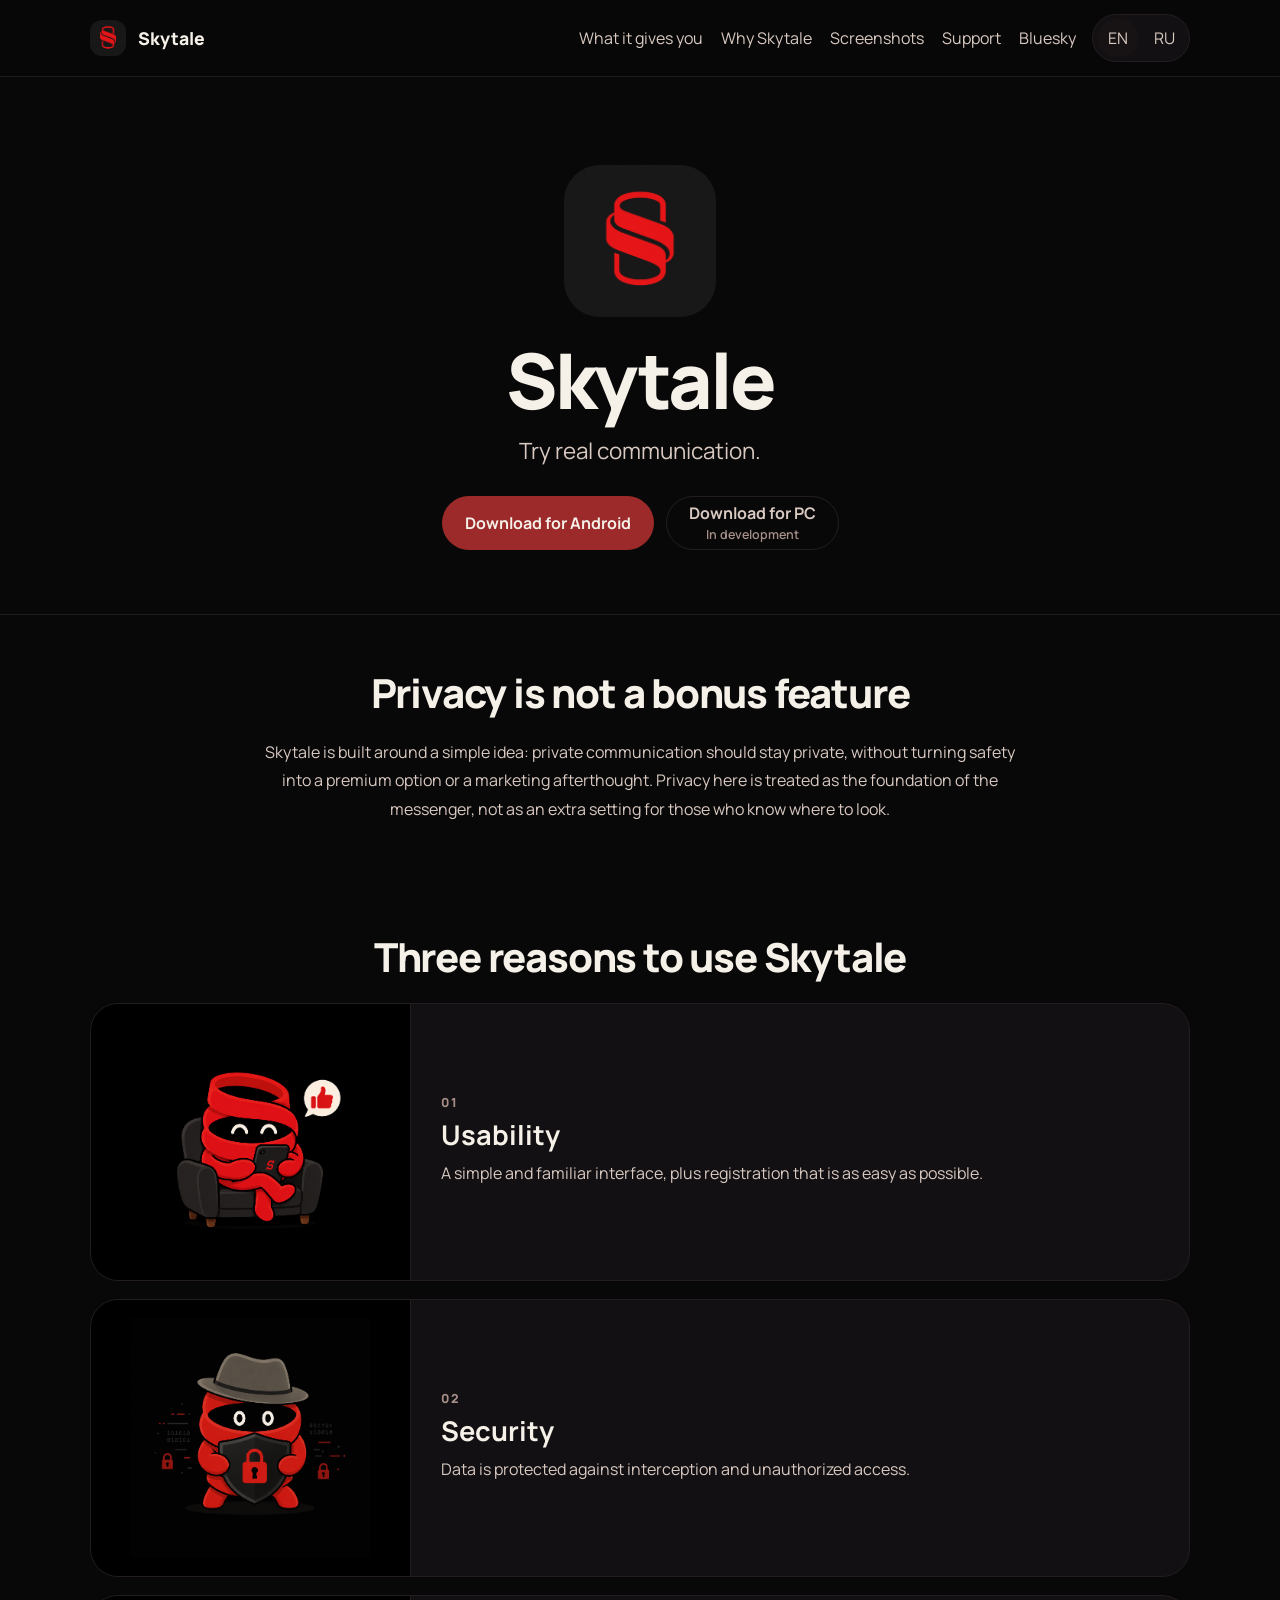
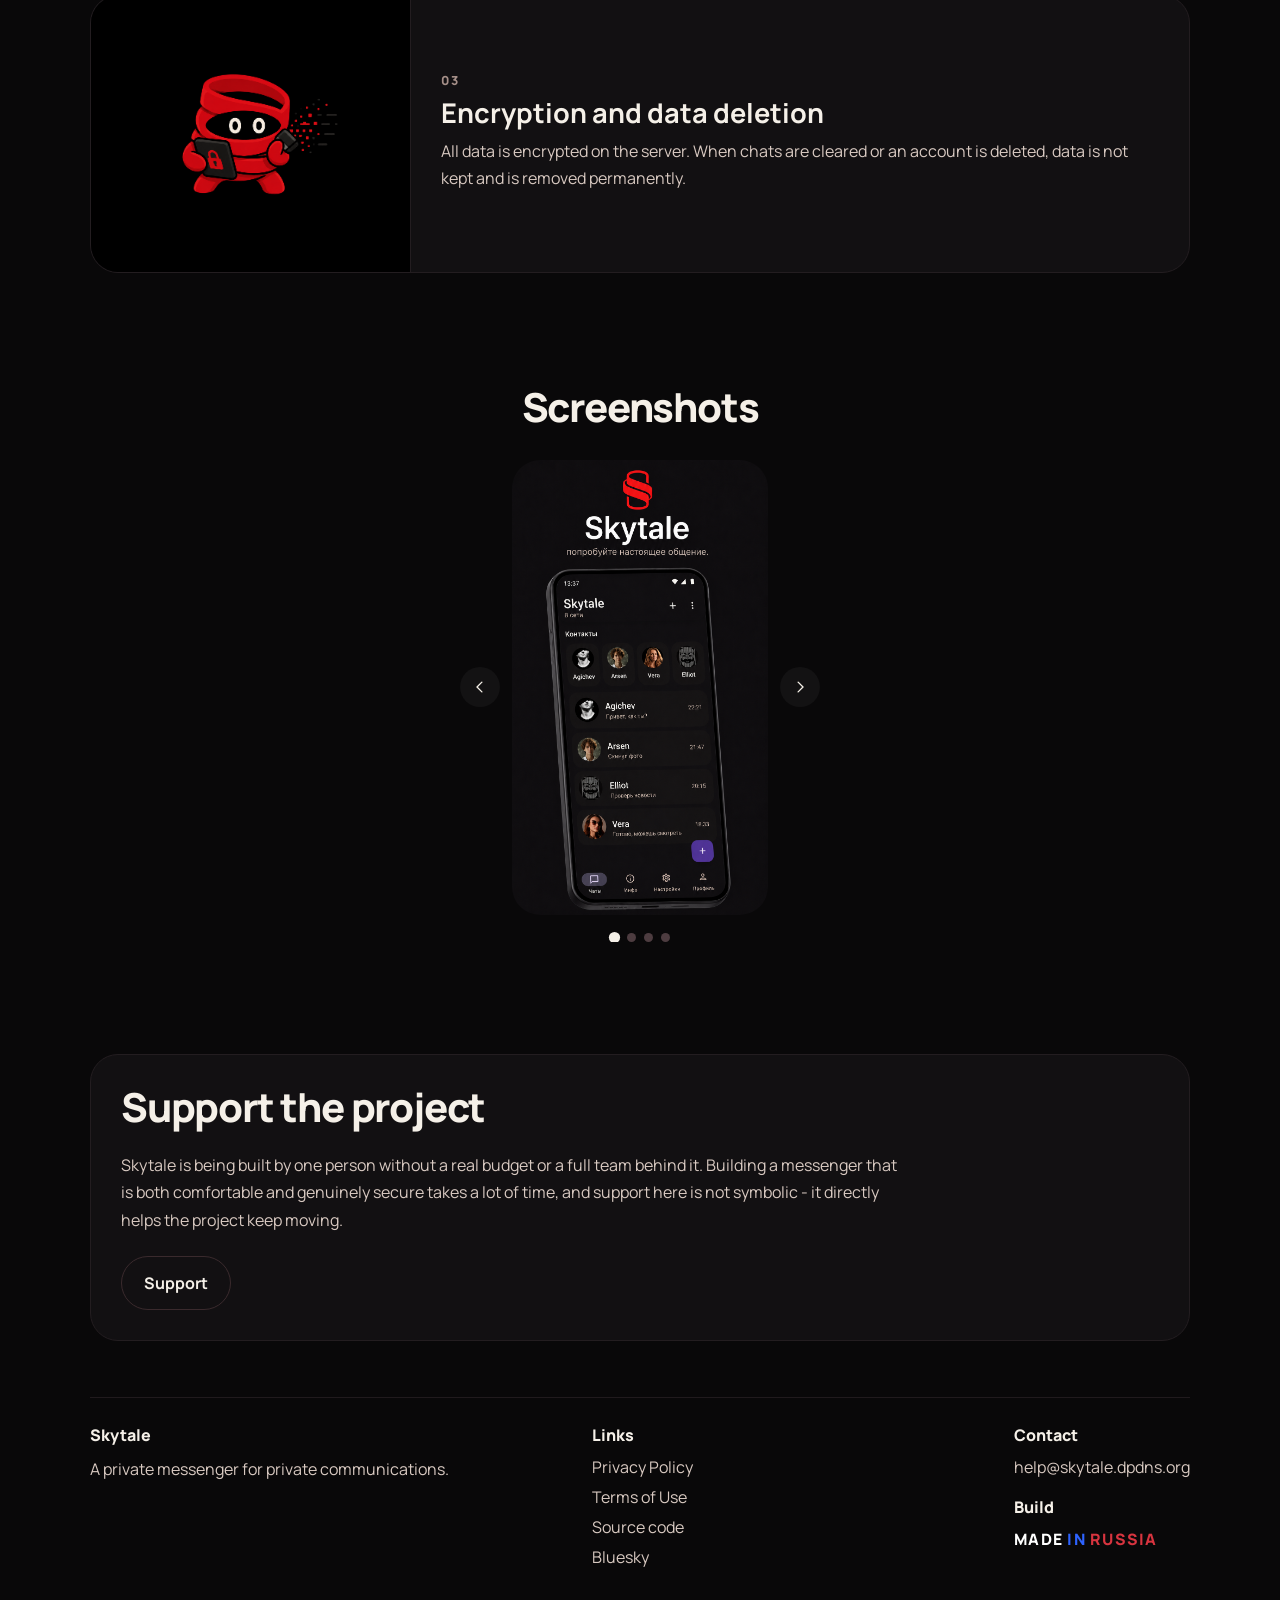
==== commit c014c69e: "Clarify privacy messaging in homepage copy Reword the privacy intro on the homepage to emphasize pri" ====
--- a/index.html
+++ b/index.html
@@ -119,7 +119,7 @@
         <div class="section-heading">
           <h2>Privacy is not a bonus feature</h2>
         </div>
-        <p class="intro-copy">Skytale is built around a simple idea: private communication should stay private, without turning safety into a premium option or a marketing afterthought. The goal is not to add noise around messaging, but to make the messenger itself feel trustworthy.</p>
+        <p class="intro-copy">Skytale is built around a simple idea: private communication should stay private, without turning safety into a premium option or a marketing afterthought. Privacy here is treated as the foundation of the messenger, not as an extra setting for those who know where to look.</p>
       </div>
     </section>
 
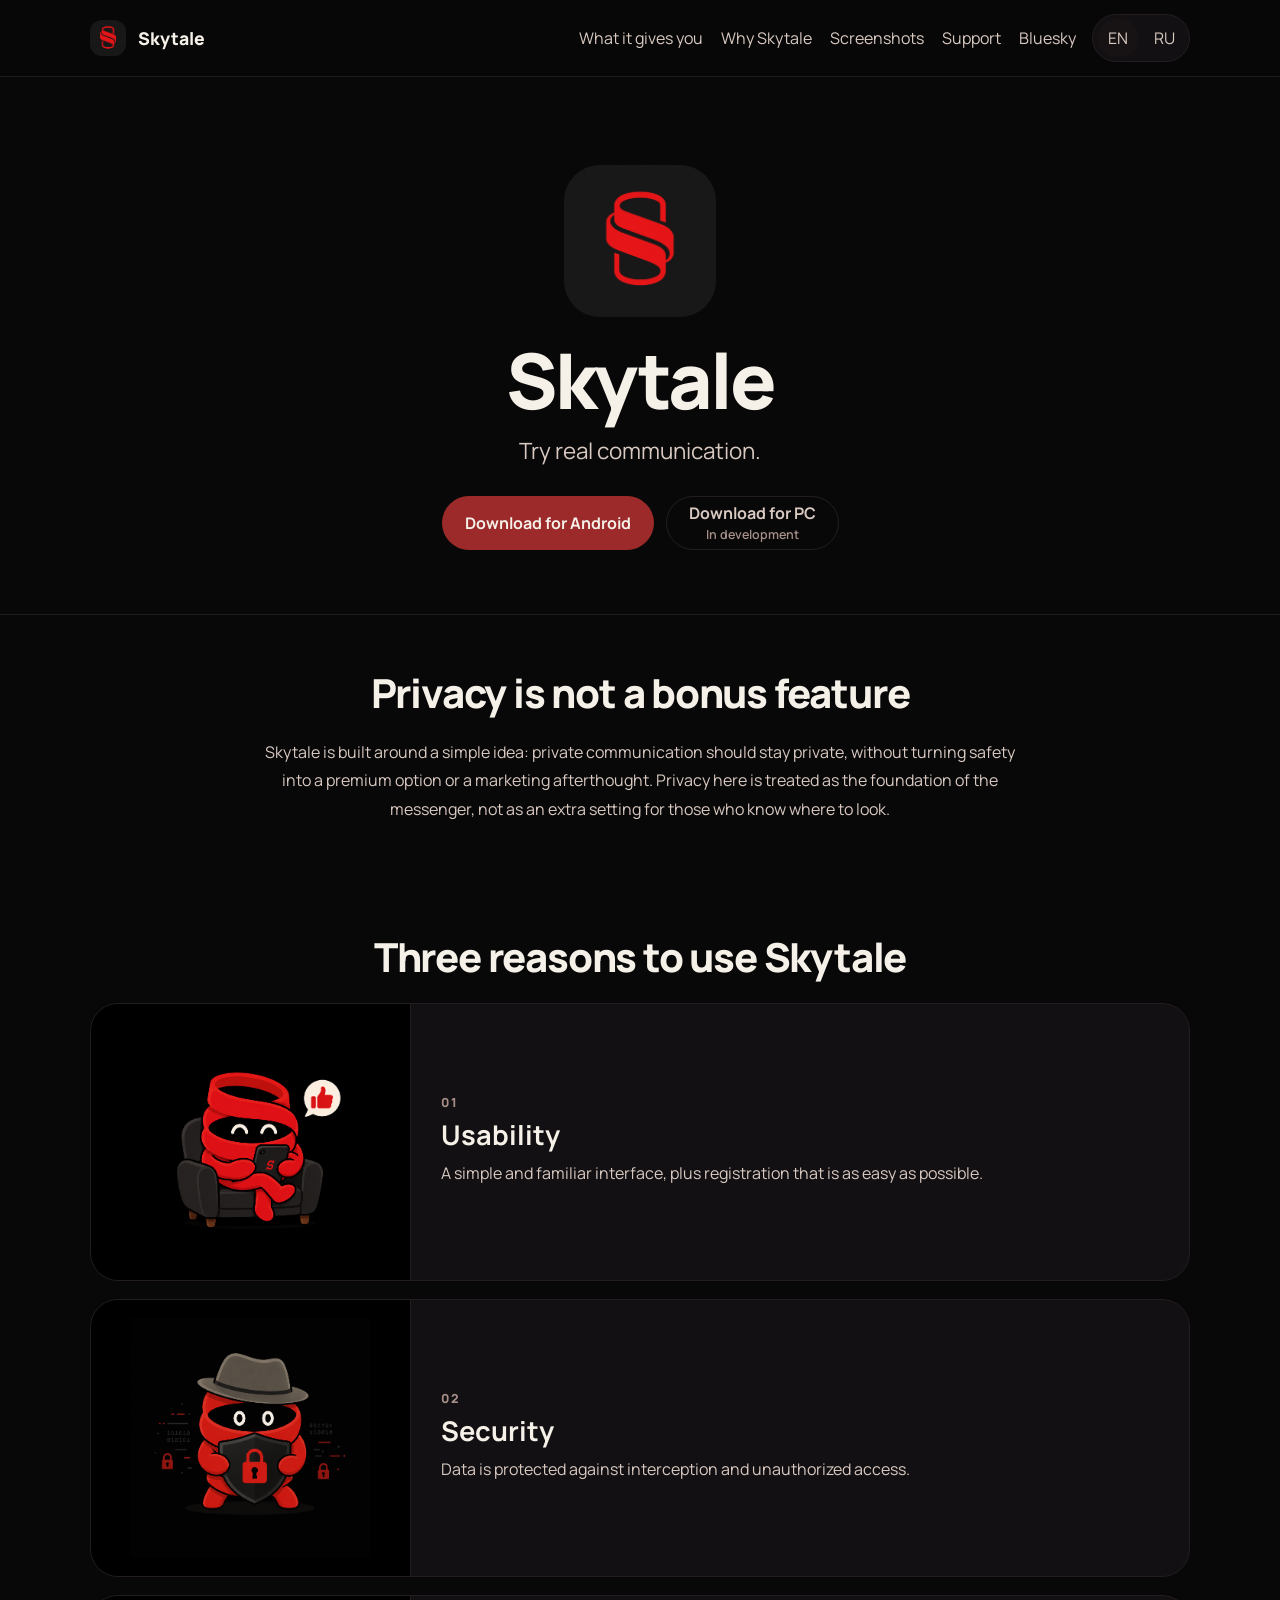
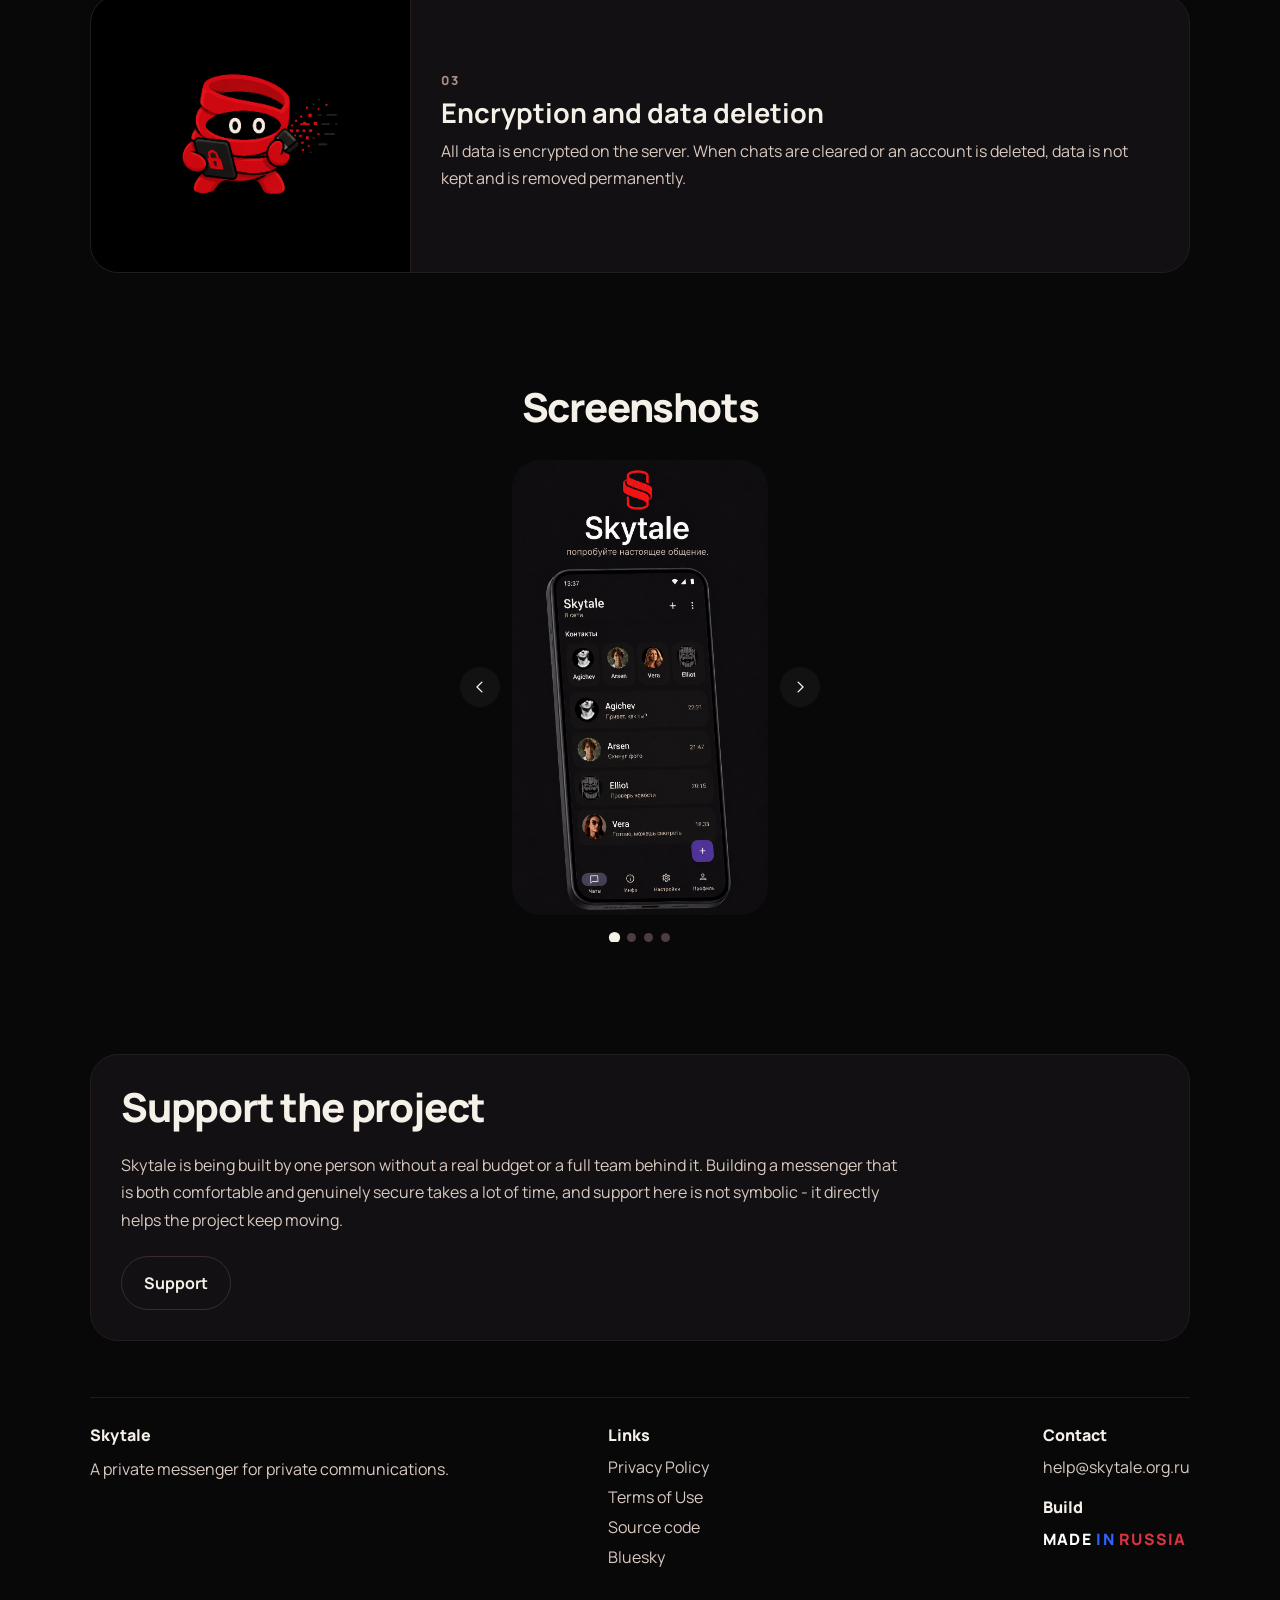
==== commit b5468536: "Update contact email in index.html" ====
--- a/index.html
+++ b/index.html
@@ -60,7 +60,7 @@
       ],
       "contactPoint": {
         "@type": "ContactPoint",
-        "email": "help@skytale.dpdns.org",
+        "email": "help@skytale.org.ru",
         "contactType": "customer support"
       }
     }
@@ -235,7 +235,7 @@
 
       <div>
         <p class="footer-title">Contact</p>
-        <a class="footer-link footer-link--inline" href="mailto:help@skytale.dpdns.org">help@skytale.dpdns.org</a>
+        <a class="footer-link footer-link--inline" href="mailto:help@skytale.org.ru">help@skytale.org.ru</a>
         <p class="footer-title footer-title--spaced">Build</p>
         <button class="made-in made-in--button" type="button" data-play-sound="/src/sound.mp3" aria-label="Play sound for Made in Russia">
           <span class="made-in__white">Made</span>
